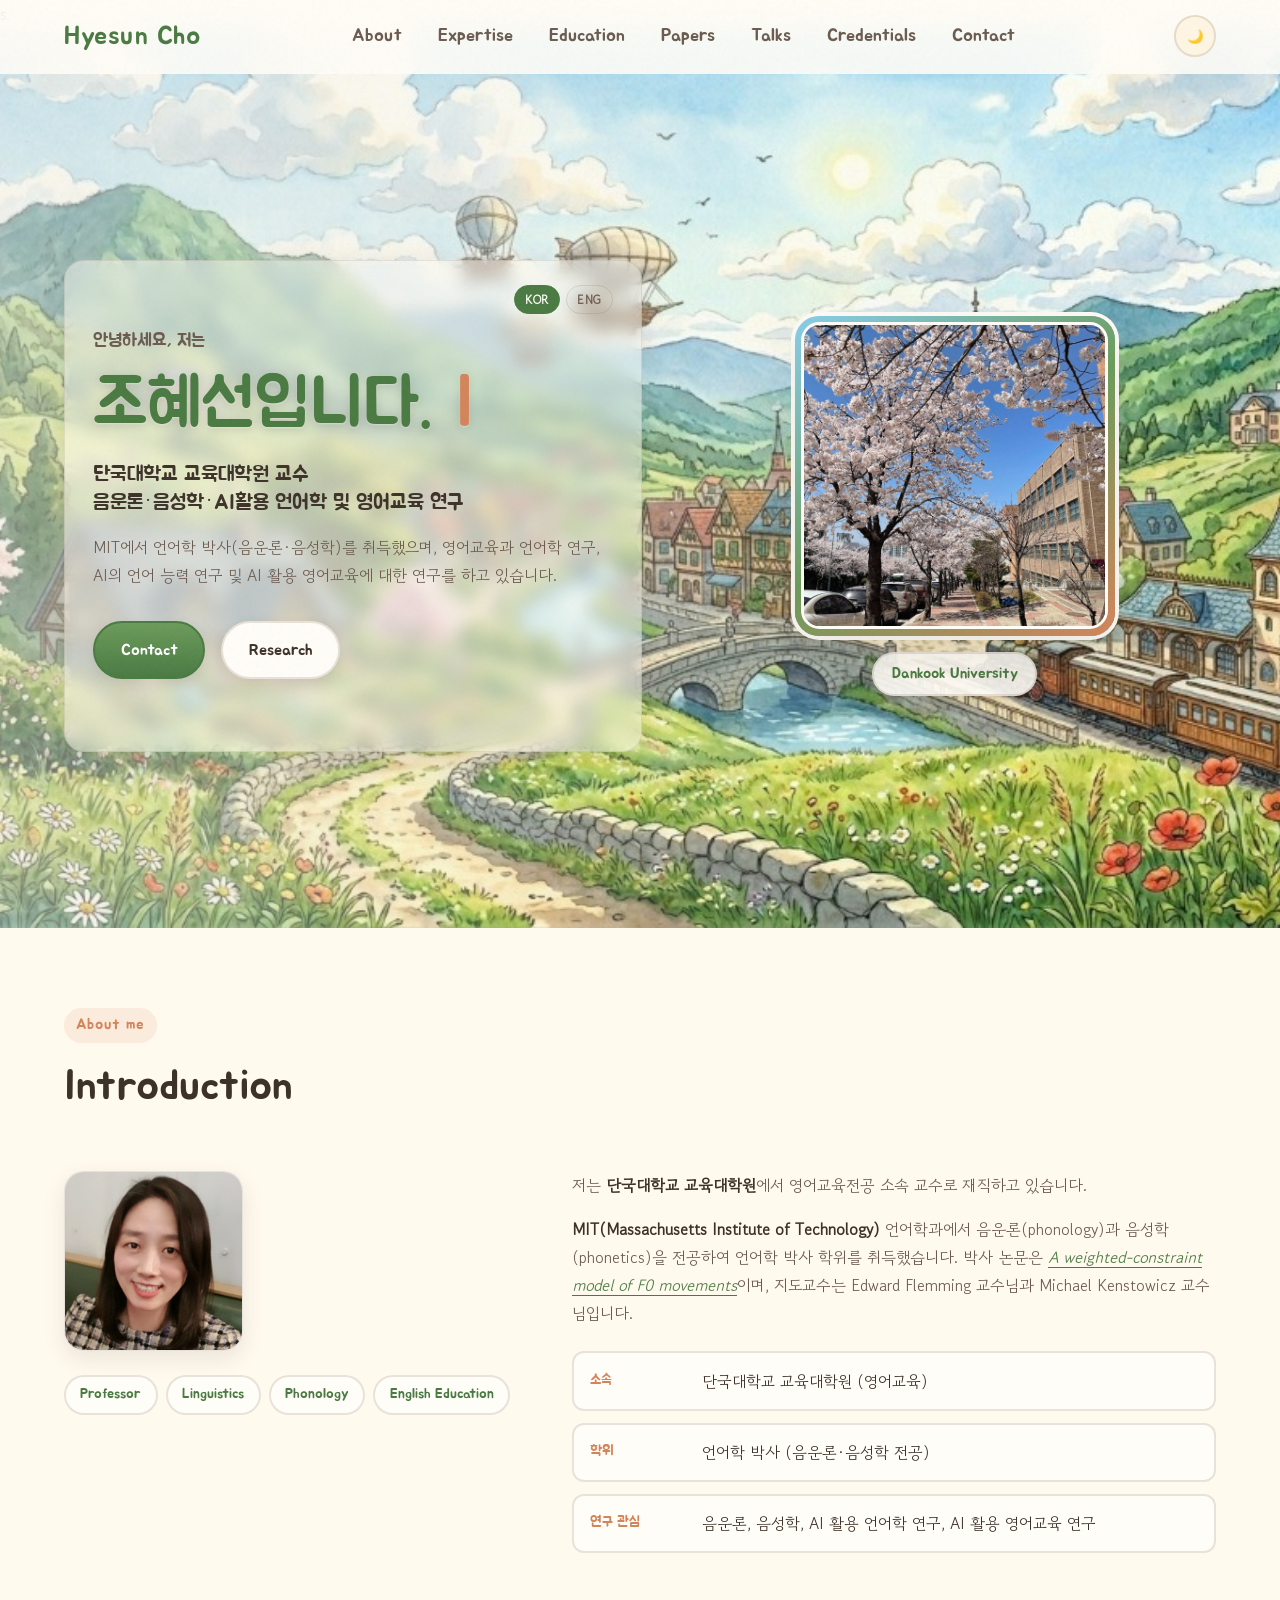
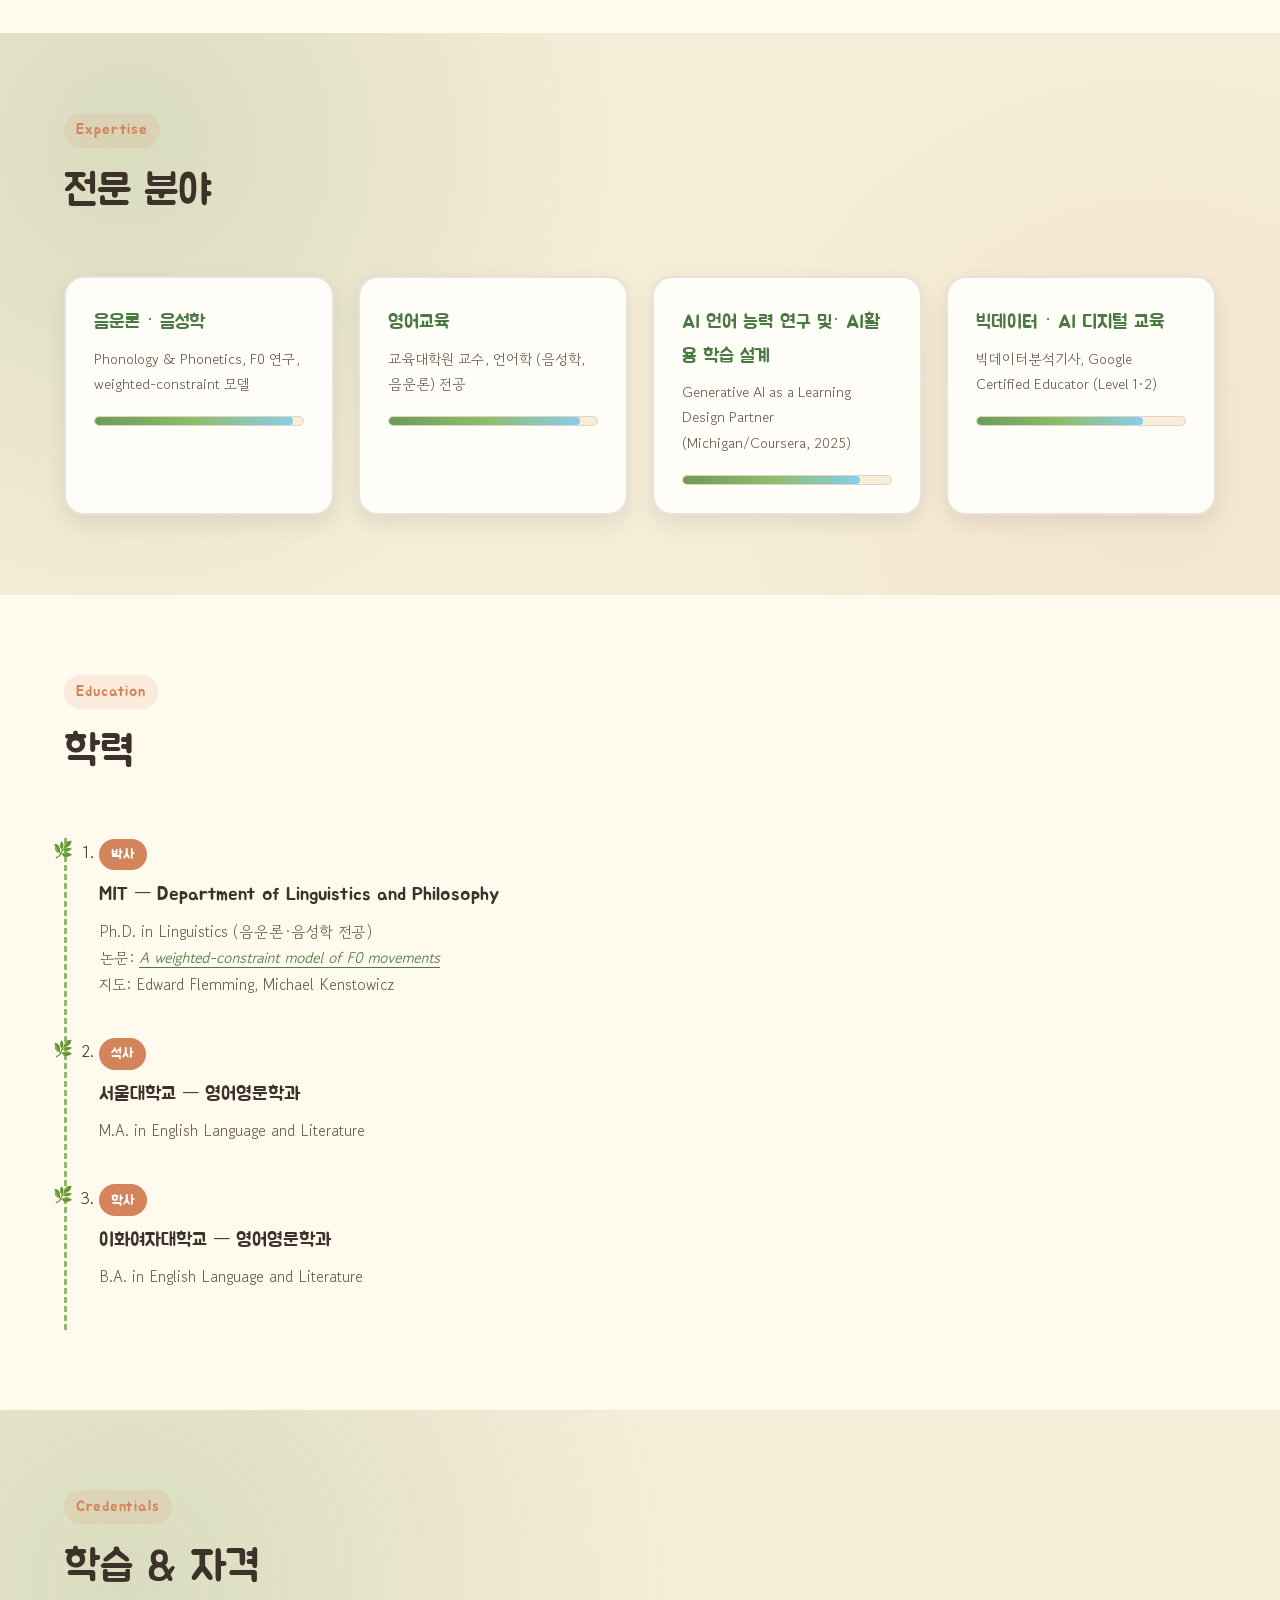
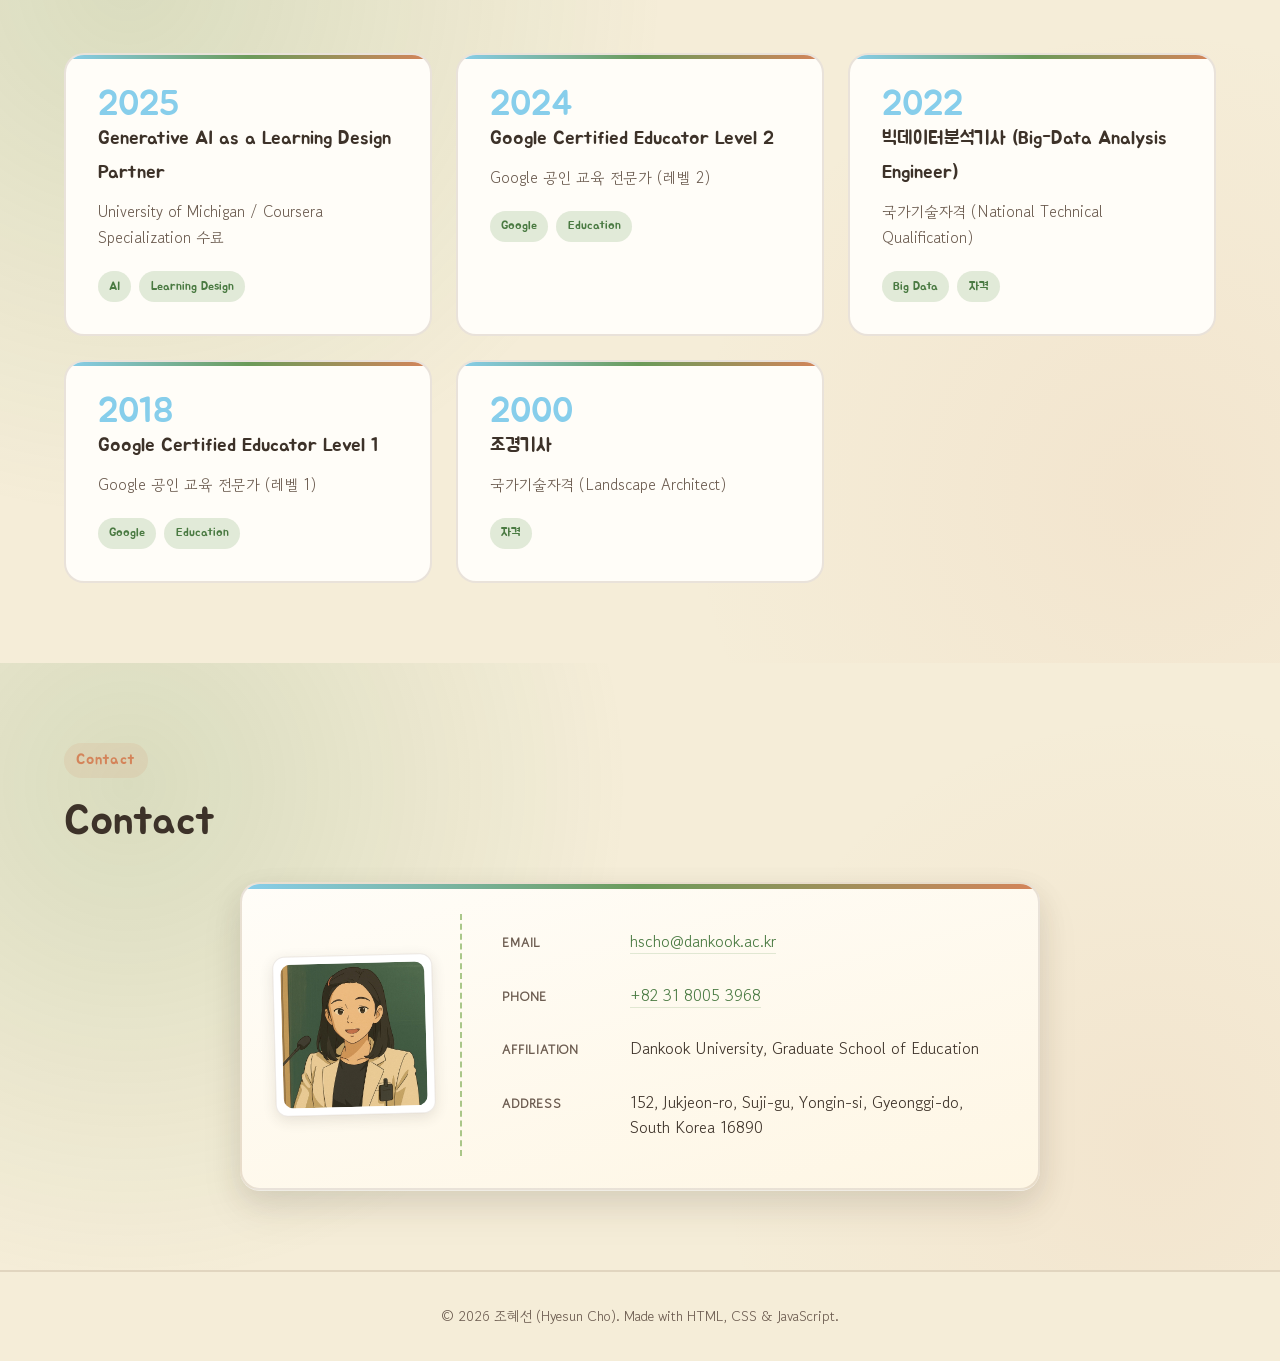
==== index.html @ 8ef563fb "Main site upload" ====
<!DOCTYPE html>
<html lang="ko">
<head>
  <meta charset="UTF-8" />
  <meta name="viewport" content="width=device-width, initial-scale=1.0" />
  <meta name="description" content="조혜선(Hyesun Cho) 교수 자기소개 — 단국대학교 교육대학원, 음운론·음성학" />
  <title>조혜선 (Hyesun Cho) | 자기소개</title>
  <link rel="preconnect" href="https://fonts.googleapis.com" />
  <link rel="preconnect" href="https://fonts.gstatic.com" crossorigin />
  <link href="https://fonts.googleapis.com/css2?family=Gowun+Dodum&family=Jua&display=swap" rel="stylesheet" />
  <link rel="stylesheet" href="style.css" />
</head>
<body>
  <a class="skip-link" href="#main">본문으로 건너뛰기</a>s

  <header class="site-header" id="top">
    <nav class="nav" aria-label="주요 메뉴">
      <a class="nav__logo" href="#top">Hyesun Cho</a>
      <button class="nav__toggle" id="menuToggle" aria-expanded="false" aria-controls="navMenu" aria-label="메뉴 열기">
        <span></span>
        <span></span>
        <span></span>
      </button>
      <ul class="nav__menu" id="navMenu">
        <li><a href="#about" class="nav__link">About</a></li>
        <li><a href="#skills" class="nav__link">Expertise</a></li>
        <li><a href="#experience" class="nav__link">Education</a></li>
        <li><a href="papers.html" class="nav__link">Papers</a></li>
        <li><a href="talks.html" class="nav__link">Talks</a></li>
        <li><a href="#projects" class="nav__link">Credentials</a></li>
        <li><a href="#contact" class="nav__link">Contact</a></li>
      </ul>
      <button class="theme-toggle" id="themeToggle" aria-label="다크 모드 전환">
        <span class="theme-toggle__icon" aria-hidden="true">🌙</span>
      </button>
    </nav>
  </header>

  <main id="main">
    <section class="hero" aria-labelledby="heroTitle">
      <div class="hero__backdrop" aria-hidden="true">
        <img class="hero__bg-image" src="hero-bg.png" alt="" />
        <div class="hero__overlay"></div>
      </div>

      <div class="hero__inner">
        <div class="hero__content reveal" id="heroContent" lang="ko">
        <div class="hero__lang" role="group" aria-label="언어 선택">
          <button type="button" class="hero__lang-btn is-active" data-lang="ko" aria-pressed="true">KOR</button>
          <button type="button" class="hero__lang-btn" data-lang="en" aria-pressed="false">ENG</button>
        </div>
        <p class="hero__greeting" id="heroGreeting">안녕하세요, 저는</p>
        <h1 class="hero__title" id="heroTitle">
          <span class="hero__name" id="typedName"></span>
          <span class="hero__cursor" aria-hidden="true">|</span>
        </h1>
        <p class="hero__subtitle">
          <span class="hero__subtitle-line" id="heroSubtitle1">단국대학교 교육대학원 교수</span>
          <span class="hero__subtitle-line" id="heroSubtitle2">음운론·음성학·AI활용 언어학 및 영어교육 연구</span>
        </p>
        <p class="hero__desc" id="heroDesc">
          MIT에서 언어학 박사(음운론·음성학)를 취득했으며,
          영어교육과 언어학 연구, AI의 언어 능력 연구 및 AI 활용 영어교육에 대한 연구를 하고 있습니다.
        </p>
        <div class="hero__actions">
          <a href="#contact" class="btn btn--primary"> Contact </a>
          <a href="papers.html" class="btn btn--ghost"> Research </a>
        </div>
        </div>

        <figure class="hero__portrait reveal">
          <div class="hero__portrait-glow" aria-hidden="true"></div>
          <div class="hero__portrait-frame">
            <img src="cherry.jpg" alt="조혜선(Hyesun Cho) 교수" width="320" height="320" loading="eager" />
          </div>
          <figcaption class="hero__portrait-caption"> Dankook University </figcaption>
        </figure>
      </div>
    </section>

    <section class="section" id="about" aria-labelledby="aboutTitle">
      <div class="container">
        <header class="section__header reveal">
          <span class="section__label">About me</span>
          <h2 class="section__title" id="aboutTitle"> Introduction </h2>
        </header>
        <div class="about reveal">
          <div class="about__visual">
            <figure class="about__avatar">
              <img src="profile_small.png" alt="조혜선(Hyesun Cho) 교수 프로필 사진" width="179" height="179" loading="lazy" />
            </figure>
            <ul class="about__tags">
              <li>Professor</li>
              <li>Linguistics</li>
              <li>Phonology</li>
              <li>English Education</li>
            </ul>
          </div>
          <div class="about__text">
            <p>
              저는 <strong>단국대학교 교육대학원</strong>에서 영어교육전공 소속 교수로 재직하고 있습니다.
            </p>
            <p>
              <strong>MIT(Massachusetts Institute of Technology)</strong> 언어학과에서
              음운론(phonology)과 음성학(phonetics)을 전공하여 언어학 박사 학위를 취득했습니다.
              박사 논문은 <a href="https://dspace.mit.edu/handle/1721.1/62312" target="_blank" rel="noopener noreferrer"><em>A weighted-constraint model of F0 movements</em></a>이며,
              지도교수는 Edward Flemming 교수님과 Michael Kenstowicz 교수님입니다.
            </p>
            <ul class="about__facts">
              <li>
                <span class="about__fact-label">소속</span>
                <span>단국대학교 교육대학원 (영어교육)</span>
              </li>
              <li>
                <span class="about__fact-label">학위</span>
                <span>언어학 박사 (음운론·음성학 전공)</span>
              </li>
              <li>
                <span class="about__fact-label">연구 관심</span>
                <span>음운론, 음성학, AI 활용 언어학 연구, AI 활용 영어교육 연구</span>
              </li>
            </ul>
          </div>
        </div>
      </div>
    </section>

    <section class="section section--alt" id="skills" aria-labelledby="skillsTitle">
      <div class="container">
        <header class="section__header reveal">
          <span class="section__label">Expertise</span>
          <h2 class="section__title" id="skillsTitle">전문 분야</h2>
        </header>
        <ul class="skills-grid reveal">
          <li class="skill-card">
            <h3>음운론 · 음성학</h3>
            <p>Phonology &amp; Phonetics, F0 연구, weighted-constraint 모델</p>
            <div class="skill-bar" data-level="95"><span></span></div>
          </li>
          <li class="skill-card">
            <h3>영어교육</h3>
            <p>교육대학원 교수, 언어학 (음성학, 음운론) 전공</p>
            <div class="skill-bar" data-level="92"><span></span></div>
          </li>
          <li class="skill-card">
            <h3> AI 언어 능력 연구 및· AI활용 학습 설계</h3>
            <p>Generative AI as a Learning Design Partner (Michigan/Coursera, 2025)</p>
            <div class="skill-bar" data-level="85"><span></span></div>
          </li>
          <li class="skill-card">
            <h3>빅데이터 · AI 디지털 교육</h3>
            <p>빅데이터분석기사, Google Certified Educator (Level 1·2)</p>
            <div class="skill-bar" data-level="80"><span></span></div>
          </li>
        </ul>
      </div>
    </section>

    <section class="section" id="experience" aria-labelledby="expTitle">
      <div class="container">
        <header class="section__header reveal">
          <span class="section__label">Education</span>
          <h2 class="section__title" id="expTitle">학력</h2>
        </header>
        <ol class="timeline reveal">
          <li class="timeline__item">
            <time datetime="mit-phd">박사</time>
            <h3>MIT — Department of Linguistics and Philosophy</h3>
            <p>
              Ph.D. in Linguistics (음운론·음성학 전공)<br />
              논문: <a href="https://dspace.mit.edu/handle/1721.1/62312" target="_blank" rel="noopener noreferrer"><em>A weighted-constraint model of F0 movements</em></a><br />
              지도: Edward Flemming, Michael Kenstowicz
            </p>
          </li>
          <li class="timeline__item">
            <time datetime="snu-ma">석사</time>
            <h3>서울대학교 — 영어영문학과</h3>
            <p>M.A. in English Language and Literature</p>
          </li>
          <li class="timeline__item">
            <time datetime="ewha-ba">학사</time>
            <h3>이화여자대학교 — 영어영문학과</h3>
            <p>B.A. in English Language and Literature</p>
          </li>
        </ol>
      </div>
    </section>

    <section class="section section--alt" id="projects" aria-labelledby="projectsTitle">
      <div class="container">
        <header class="section__header reveal">
          <span class="section__label">Credentials</span>
          <h2 class="section__title" id="projectsTitle">학습 &amp; 자격</h2>
        </header>
        <div class="projects reveal">
          <article class="project-card" tabindex="0">
            <span class="project-card__num">2025</span>
            <h3>Generative AI as a Learning Design Partner</h3>
            <p>University of Michigan / Coursera Specialization 수료</p>
            <ul class="project-card__tags">
              <li>AI</li>
              <li>Learning Design</li>
            </ul>
          </article>
          <article class="project-card" tabindex="0">
            <span class="project-card__num">2024</span>
            <h3>Google Certified Educator Level 2</h3>
            <p>Google 공인 교육 전문가 (레벨 2)</p>
            <ul class="project-card__tags">
              <li>Google</li>
              <li>Education</li>
            </ul>
          </article>
          <article class="project-card" tabindex="0">
            <span class="project-card__num">2022</span>
            <h3>빅데이터분석기사 (Big-Data Analysis Engineer)</h3>
            <p>국가기술자격 (National Technical Qualification)</p>
            <ul class="project-card__tags">
              <li>Big Data</li>
              <li>자격</li>
            </ul>
          </article>
          <article class="project-card" tabindex="0">
            <span class="project-card__num">2018</span>
            <h3>Google Certified Educator Level 1</h3>
            <p>Google 공인 교육 전문가 (레벨 1)</p>
            <ul class="project-card__tags">
              <li>Google</li>
              <li>Education</li>
            </ul>
          </article>
          <article class="project-card" tabindex="0">
            <span class="project-card__num">2000</span>
            <h3>조경기사</h3>
            <p>국가기술자격 (Landscape Architect)</p>
            <ul class="project-card__tags">
              <li>자격</li>
            </ul>
          </article>
        </div>
      </div>
    </section>

    <section class="section section--alt" id="contact" aria-labelledby="contactTitle">
      <div class="container">
        <header class="section__header reveal">
          <span class="section__label">Contact</span>
          <h2 class="section__title" id="contactTitle">Contact</h2>
        </header>
        <div class="contact-panel reveal">
          <div class="contact-panel__inner">
            <figure class="contact-panel__photo">
              <img src="profile.png" alt="조혜선(Hyesun Cho) 교수" width="160" height="160" loading="lazy" />
            </figure>
            <dl class="contact-list">
              <div class="contact-list__row">
                <dt>Email</dt>
                <dd><a href="mailto:hscho@dankook.ac.kr">hscho@dankook.ac.kr</a></dd>
              </div>
              <div class="contact-list__row">
                <dt>Phone</dt>
                <dd><a href="tel:+823180053968">+82 31 8005 3968</a></dd>
              </div>
              <div class="contact-list__row">
                <dt>Affiliation</dt>
                <dd>Dankook University, Graduate School of Education</dd>
              </div>
              <div class="contact-list__row">
                <dt>Address</dt>
                <dd>152, Jukjeon-ro, Suji-gu, Yongin-si, Gyeonggi-do, South Korea 16890</dd>
              </div>
            </dl>
          </div>
        </div>
      </div>
    </section>
  </main>

  <footer class="site-footer">
    <p>&copy; <span id="year"></span> 조혜선 (Hyesun Cho). Made with HTML, CSS &amp; JavaScript.</p>
    <a href="#top" class="back-to-top" id="backToTop" aria-label="맨 위로">↑</a>
  </footer>

  <script src="script.js"></script>
</body>
</html>
---- style.css ----
/* ===== Ghibli-inspired design tokens ===== */
:root {
  --font-sans: "Gowun Dodum", "Apple SD Gothic Neo", "Malgun Gothic", sans-serif;
  --font-display: "Jua", "Gowun Dodum", sans-serif;

  --color-sky-top: #4DB8E8;
  --color-sky-mid: #87CEEB;
  --color-sky-bottom: #C8EBFA;
  --color-grass: #6b9b5a;
  --color-grass-dark: #4a7a42;
  --color-hill: #8fbc6b;
  --color-bg: #fff9ee;
  --color-bg-alt: #f5edd8;
  --color-surface: #fffdf8;
  --color-surface-warm: #fef6e4;
  --color-text: #3d3229;
  --color-text-muted: #6b5b4f;
  --color-accent: #5a8f4a;
  --color-accent-warm: #d4845a;
  --color-accent-soft: rgba(90, 143, 74, 0.18);
  --color-accent-hover: #4a7a3e;
  --color-border: rgba(109, 76, 46, 0.15);
  --color-shadow: rgba(61, 50, 41, 0.1);
  --color-cloud: rgba(255, 255, 255, 0.92);

  --header-height: 4.5rem;
  --radius: 1.25rem;
  --radius-sm: 0.75rem;
  --radius-pill: 999px;
  --transition: 0.3s cubic-bezier(0.4, 0, 0.2, 1);
  --max-width: 72rem;
}

[data-theme="dark"] {
  --color-sky-top: #1a2d42;
  --color-sky-mid: #243b55;
  --color-sky-bottom: #2d4a63;
  --color-grass: #3d5c3a;
  --color-grass-dark: #2a4228;
  --color-hill: #4a6b48;
  --color-bg: #1e2a35;
  --color-bg-alt: #243240;
  --color-surface: #2a3844;
  --color-surface-warm: #2f3d4a;
  --color-text: #f0ebe3;
  --color-text-muted: #b8aea3;
  --color-accent: #8fbc6b;
  --color-accent-warm: #e8a87c;
  --color-accent-soft: rgba(143, 188, 107, 0.2);
  --color-accent-hover: #a8d484;
  --color-border: rgba(240, 235, 227, 0.12);
  --color-shadow: rgba(0, 0, 0, 0.35);
  --color-cloud: rgba(255, 255, 255, 0.08);
}

/* ===== Reset & base ===== */
*,
*::before,
*::after {
  box-sizing: border-box;
  margin: 0;
  padding: 0;
}

html {
  scroll-behavior: smooth;
}

body {
  font-family: var(--font-sans);
  font-size: 1rem;
  line-height: 1.75;
  color: var(--color-text);
  background: var(--color-bg);
  transition: background var(--transition), color var(--transition);
  overflow-x: hidden;
}

body::before {
  content: "";
  position: fixed;
  inset: 0;
  pointer-events: none;
  z-index: 9998;
  opacity: 0.04;
  background-image: url("data:image/svg+xml,%3Csvg viewBox='0 0 256 256' xmlns='http://www.w3.org/2000/svg'%3E%3Cfilter id='n'%3E%3CfeTurbulence type='fractalNoise' baseFrequency='0.9' numOctaves='4' stitchTiles='stitch'/%3E%3C/filter%3E%3Crect width='100%25' height='100%25' filter='url(%23n)'/%3E%3C/svg%3E");
}

img {
  max-width: 100%;
  display: block;
}

a {
  color: var(--color-accent);
  text-decoration: none;
}

a:hover {
  color: var(--color-accent-hover);
}

ul {
  list-style: none;
}

/* ===== Utilities ===== */
.container {
  width: min(100% - 2rem, var(--max-width));
  margin-inline: auto;
}

.skip-link {
  position: absolute;
  top: -100%;
  left: 1rem;
  z-index: 9999;
  padding: 0.5rem 1rem;
  background: var(--color-accent);
  color: #fff;
  border-radius: var(--radius-sm);
  font-family: var(--font-display);
}

.skip-link:focus {
  top: 1rem;
}

.reveal {
  opacity: 0;
  transform: translateY(1.5rem);
  transition: opacity 0.7s ease, transform 0.7s ease;
}

.reveal.is-visible {
  opacity: 1;
  transform: translateY(0);
}

/* ===== Header & nav ===== */
.site-header {
  position: fixed;
  inset: 0 0 auto;
  z-index: 100;
  min-height: var(--header-height);
  background: color-mix(in srgb, var(--color-surface) 88%, transparent);
  backdrop-filter: blur(14px);
  border-bottom: 2px solid transparent;
  transition: border-color var(--transition), box-shadow var(--transition);
}

.site-header.is-scrolled {
  border-color: var(--color-border);
  box-shadow: 0 4px 20px var(--color-shadow);
}

.nav {
  display: flex;
  align-items: center;
  justify-content: space-between;
  min-height: var(--header-height);
  padding: 0.65rem 0;
  width: min(100% - 2rem, var(--max-width));
  margin-inline: auto;
  gap: 1rem;
}

.nav__logo {
  font-family: var(--font-display);
  font-size: clamp(1.25rem, 2.8vw, 1.65rem);
  font-weight: 400;
  color: var(--color-grass-dark);
  letter-spacing: 0.02em;
  white-space: nowrap;
  flex-shrink: 0;
}

[data-theme="dark"] .nav__logo {
  color: var(--color-accent);
}

.nav__menu {
  display: flex;
  flex-wrap: wrap;
  justify-content: flex-end;
  gap: 0.4rem 0.25rem;
}

.nav__link {
  padding: 0.55rem 1rem;
  font-family: var(--font-display);
  font-size: clamp(1rem, 1.5vw, 1.15rem);
  font-weight: 400;
  color: var(--color-text-muted);
  border-radius: var(--radius-pill);
  transition: color var(--transition), background var(--transition), transform 0.15s ease;
}

.nav__link:hover,
.nav__link.is-active {
  color: var(--color-grass-dark);
  background: var(--color-accent-soft);
}

[data-theme="dark"] .nav__link:hover,
[data-theme="dark"] .nav__link.is-active {
  color: var(--color-accent);
}

.nav__toggle {
  display: none;
  flex-direction: column;
  gap: 5px;
  padding: 0.5rem;
  background: var(--color-surface-warm);
  border: 2px solid var(--color-border);
  border-radius: var(--radius-sm);
  cursor: pointer;
}

.nav__toggle span {
  display: block;
  width: 22px;
  height: 2px;
  background: var(--color-text);
  border-radius: 2px;
  transition: transform var(--transition), opacity var(--transition);
}

.nav__toggle.is-open span:nth-child(1) {
  transform: translateY(7px) rotate(45deg);
}

.nav__toggle.is-open span:nth-child(2) {
  opacity: 0;
}

.nav__toggle.is-open span:nth-child(3) {
  transform: translateY(-7px) rotate(-45deg);
}

.theme-toggle {
  display: flex;
  align-items: center;
  justify-content: center;
  width: 2.6rem;
  height: 2.6rem;
  margin-left: 0.5rem;
  border: 2px solid var(--color-border);
  border-radius: 50%;
  background: var(--color-surface-warm);
  cursor: pointer;
  transition: transform var(--transition), background var(--transition);
}

.theme-toggle:hover {
  transform: scale(1.08) rotate(-8deg);
}

/* ===== Buttons ===== */
.btn {
  display: inline-flex;
  align-items: center;
  justify-content: center;
  padding: 0.8rem 1.6rem;
  font-family: var(--font-display);
  font-size: 1rem;
  font-weight: 400;
  border-radius: var(--radius-pill);
  border: 2px solid transparent;
  cursor: pointer;
  transition: background var(--transition), color var(--transition), border-color var(--transition), transform 0.15s ease, box-shadow var(--transition);
  box-shadow: 0 4px 12px var(--color-shadow);
}

.btn:active {
  transform: scale(0.97);
}

.btn--primary {
  background: linear-gradient(180deg, var(--color-grass) 0%, var(--color-grass-dark) 100%);
  color: #fff;
  border-color: var(--color-grass-dark);
}

.btn--primary:hover {
  background: linear-gradient(180deg, var(--color-hill) 0%, var(--color-grass) 100%);
  color: #fff;
  box-shadow: 0 6px 18px var(--color-shadow);
}

.btn--ghost {
  border-color: var(--color-border);
  color: var(--color-text);
  background: var(--color-surface);
}

.btn--ghost:hover {
  border-color: var(--color-accent-warm);
  color: var(--color-accent-warm);
  background: var(--color-surface-warm);
}

.btn--full {
  width: 100%;
}

/* ===== Hero — Ghibli countryside ===== */
.hero {
  position: relative;
  min-height: 100vh;
  display: flex;
  align-items: center;
  padding: calc(var(--header-height) + 3rem) 1rem 4rem;
  overflow: hidden;
}

.hero__backdrop {
  position: absolute;
  inset: 0;
  z-index: 0;
  pointer-events: none;
}

.hero__bg-image {
  width: 100%;
  height: 100%;
  object-fit: cover;
  object-position: center 40%;
}

.hero__overlay {
  position: absolute;
  inset: 0;
  background: linear-gradient(
    105deg,
    rgba(245, 240, 230, 0.55) 0%,
    rgba(245, 240, 230, 0.38) 32%,
    rgba(245, 240, 230, 0.18) 50%,
    rgba(245, 240, 230, 0.06) 70%,
    transparent 100%
  );
}

[data-theme="dark"] .hero__overlay {
  background: linear-gradient(
    105deg,
    rgba(30, 42, 53, 0.65) 0%,
    rgba(30, 42, 53, 0.45) 32%,
    rgba(30, 42, 53, 0.22) 50%,
    rgba(30, 42, 53, 0.08) 70%,
    transparent 100%
  );
}

.hero__inner {
  position: relative;
  z-index: 4;
  display: grid;
  grid-template-columns: 1.05fr 0.95fr;
  gap: clamp(1.5rem, 4vw, 3.5rem);
  align-items: center;
  width: min(100% - 2rem, var(--max-width));
  margin-inline: auto;
}

.hero__content {
  position: relative;
  min-width: 0;
  padding: 1.5rem 1.75rem;
  border-radius: var(--radius);
  background: rgba(255, 252, 245, 0.45);
  border: 1px solid rgba(109, 76, 46, 0.12);
  box-shadow: 0 8px 28px rgba(61, 50, 41, 0.12);
  backdrop-filter: blur(8px);
}

.hero__portrait {
  margin: 0;
  display: flex;
  flex-direction: column;
  align-items: center;
  position: relative;
}

.hero__portrait-glow {
  position: absolute;
  inset: 5% 0 auto;
  width: 100%;
  aspect-ratio: 1;
  max-width: 20rem;
  margin-inline: auto;
  background: radial-gradient(circle, rgba(255, 230, 150, 0.35) 0%, transparent 70%);
  border-radius: 50%;
  animation: portrait-glow 5s ease-in-out infinite;
}

@keyframes portrait-glow {
  0%, 100% { transform: scale(1); opacity: 0.8; }
  50% { transform: scale(1.08); opacity: 1; }
}

.hero__portrait-frame {
  position: relative;
  width: min(100%, 20rem);
  aspect-ratio: 1;
  padding: 0.4rem;
  border-radius: 1.5rem;
  background: linear-gradient(145deg, var(--color-sky-mid), var(--color-grass), var(--color-accent-warm));
  box-shadow:
    0 20px 48px var(--color-shadow),
    0 0 0 4px var(--color-surface);
  animation: portrait-float 5s ease-in-out infinite;
  overflow: hidden;
}

@keyframes portrait-float {
  0%, 100% { transform: translateY(0); }
  50% { transform: translateY(-10px); }
}

.hero__portrait-frame img {
  display: block;
  width: 100%;
  height: 100%;
  object-fit: cover;
  object-position: center 12%;
  border-radius: 1.15rem;
  border: 3px solid var(--color-surface);
}

.hero__portrait-caption {
  margin-top: 1rem;
  padding: 0.45rem 1.1rem;
  font-family: var(--font-display);
  font-size: 0.95rem;
  color: var(--color-grass-dark);
  background: color-mix(in srgb, var(--color-surface) 90%, transparent);
  border: 2px solid var(--color-border);
  border-radius: var(--radius-pill);
  box-shadow: 0 4px 16px var(--color-shadow);
}

[data-theme="dark"] .hero__portrait-caption {
  color: var(--color-accent);
}

[data-theme="dark"] .hero__bg-image {
  filter: brightness(0.65) saturate(0.9);
}

[data-theme="dark"] .hero__content {
  background: rgba(42, 56, 68, 0.55);
  border-color: rgba(240, 235, 227, 0.1);
}

.hero__lang {
  display: flex;
  justify-content: flex-end;
  gap: 0.35rem;
  margin-bottom: 0.75rem;
}

.hero__lang-btn {
  padding: 0.3rem 0.65rem;
  font-family: var(--font-body);
  font-size: 0.75rem;
  font-weight: 600;
  letter-spacing: 0.04em;
  color: var(--color-text-muted);
  background: transparent;
  border: 1px solid var(--color-border);
  border-radius: var(--radius-pill);
  cursor: pointer;
  transition: color var(--transition), background var(--transition), border-color var(--transition);
}

.hero__lang-btn:hover {
  color: var(--color-grass-dark);
  border-color: var(--color-hill);
}

.hero__lang-btn.is-active {
  color: var(--color-surface);
  background: var(--color-grass-dark);
  border-color: var(--color-grass-dark);
}

[data-theme="dark"] .hero__lang-btn.is-active {
  color: var(--color-bg);
  background: var(--color-accent);
  border-color: var(--color-accent);
}

.hero__greeting {
  font-family: var(--font-display);
  font-size: 1.1rem;
  color: var(--color-text-muted);
  margin-bottom: 0.5rem;
}

.hero__title {
  font-family: var(--font-display);
  font-size: clamp(2.6rem, 6.5vw, 4.2rem);
  font-weight: 400;
  line-height: 1.2;
  margin-bottom: 1rem;
  color: var(--color-text);
  text-shadow: 0 1px 2px rgba(255, 255, 255, 0.4), 0 2px 8px rgba(61, 50, 41, 0.15);
}

[data-theme="dark"] .hero__title {
  text-shadow: 0 2px 8px rgba(0, 0, 0, 0.35);
}

.hero__name {
  color: var(--color-grass-dark);
  font-style: normal;
}

[data-theme="dark"] .hero__name {
  color: var(--color-accent);
}

.hero__cursor {
  color: var(--color-accent-warm);
  animation: blink 1s step-end infinite;
}

@keyframes blink {
  50% { opacity: 0; }
}

.hero__subtitle {
  font-family: var(--font-display);
  font-size: clamp(1.05rem, 2.5vw, 1.3rem);
  font-weight: 400;
  margin-bottom: 1rem;
  color: var(--color-text);
  line-height: 1.35;
}

.hero__subtitle-line {
  display: block;
}

.hero__desc {
  max-width: 36rem;
  color: var(--color-text-muted);
  margin-bottom: 2rem;
}

.hero__actions {
  display: flex;
  flex-wrap: wrap;
  gap: 1rem;
  margin-bottom: 3rem;
}

/* ===== Sections ===== */
.section {
  padding: 5rem 0;
  position: relative;
}

.section--alt {
  background: var(--color-bg-alt);
  background-image:
    radial-gradient(circle at 10% 20%, var(--color-accent-soft) 0%, transparent 40%),
    radial-gradient(circle at 90% 80%, rgba(212, 132, 90, 0.08) 0%, transparent 35%);
}

.section__header {
  margin-bottom: 3rem;
}

.section__label {
  display: inline-block;
  font-family: var(--font-display);
  font-size: 0.95rem;
  letter-spacing: 0.06em;
  color: var(--color-accent-warm);
  margin-bottom: 0.5rem;
  padding: 0.25rem 0.75rem;
  background: color-mix(in srgb, var(--color-accent-warm) 12%, transparent);
  border-radius: var(--radius-pill);
}

.section__title {
  font-family: var(--font-display);
  font-size: clamp(1.85rem, 4vw, 2.6rem);
  font-weight: 400;
  color: var(--color-text);
}

.section__lead {
  margin-top: 0.75rem;
  color: var(--color-text-muted);
}

/* ===== About ===== */
.about {
  display: grid;
  grid-template-columns: 1fr 1.4fr;
  gap: 3rem;
  align-items: start;
}

.about__avatar {
  width: 11.2rem;
  height: 11.2rem;
  margin: 0 0 1.5rem;
  padding: 0;
  border-radius: var(--radius);
  background: var(--color-surface);
  border: 1px solid var(--color-border);
  box-shadow: 0 8px 22px var(--color-shadow);
  overflow: hidden;
  line-height: 0;
}

.about__avatar img {
  display: block;
  width: 100%;
  height: 100%;
  object-fit: cover;
  object-position: center 20%;
  border-radius: 0;
  border: none;
}

.about__tags {
  display: flex;
  flex-wrap: wrap;
  gap: 0.5rem;
}

.about__tags li {
  padding: 0.4rem 0.9rem;
  font-size: 0.85rem;
  font-family: var(--font-display);
  background: var(--color-surface);
  border: 2px solid var(--color-border);
  border-radius: var(--radius-pill);
  color: var(--color-grass-dark);
}

[data-theme="dark"] .about__tags li {
  color: var(--color-accent);
}

.about__text p {
  margin-bottom: 1rem;
  color: var(--color-text-muted);
}

.about__text strong {
  color: var(--color-text);
}

.about__text a,
.timeline__item a {
  color: var(--color-grass-dark);
  text-decoration: underline;
  text-underline-offset: 3px;
}

.about__text a:hover,
.timeline__item a:hover {
  color: var(--color-accent-warm);
}

.about__text a em,
.timeline__item a em {
  font-style: italic;
}

.about__facts {
  margin-top: 1.5rem;
  display: grid;
  gap: 0.75rem;
}

.about__facts li {
  display: grid;
  grid-template-columns: 6rem 1fr;
  gap: 1rem;
  padding: 0.85rem 1rem;
  background: var(--color-surface);
  border: 2px solid var(--color-border);
  border-radius: var(--radius-sm);
}

.about__fact-label {
  font-family: var(--font-display);
  font-size: 0.9rem;
  color: var(--color-accent-warm);
}

/* ===== Skills ===== */
.skills-grid {
  display: grid;
  grid-template-columns: repeat(auto-fit, minmax(260px, 1fr));
  gap: 1.5rem;
}

.skill-card {
  padding: 1.75rem;
  background: var(--color-surface);
  border: 2px solid var(--color-border);
  border-radius: var(--radius);
  box-shadow: 0 8px 20px var(--color-shadow);
  transition: transform var(--transition), box-shadow var(--transition);
}

.skill-card:hover {
  transform: translateY(-6px) rotate(-0.5deg);
  box-shadow: 0 14px 32px var(--color-shadow);
}

.skill-card h3 {
  font-family: var(--font-display);
  font-size: 1.2rem;
  font-weight: 400;
  margin-bottom: 0.35rem;
  color: var(--color-grass-dark);
}

[data-theme="dark"] .skill-card h3 {
  color: var(--color-accent);
}

.skill-card p {
  font-size: 0.9rem;
  color: var(--color-text-muted);
  margin-bottom: 1.25rem;
}

.skill-bar {
  height: 10px;
  background: var(--color-bg-alt);
  border-radius: var(--radius-pill);
  overflow: hidden;
  border: 1px solid var(--color-border);
}

.skill-bar span {
  display: block;
  height: 100%;
  width: 0;
  background: linear-gradient(90deg, var(--color-grass), var(--color-hill), var(--color-sky-mid));
  border-radius: var(--radius-pill);
  transition: width 1.2s cubic-bezier(0.4, 0, 0.2, 1) 0.2s;
}

.skill-bar.is-animated span {
  width: var(--level, 0%);
}

/* ===== Timeline ===== */
.timeline {
  position: relative;
  padding-left: 2rem;
  border-left: 3px dashed var(--color-hill);
}

.timeline__item {
  position: relative;
  padding-bottom: 2.5rem;
}

.timeline__item::before {
  content: "🌿";
  position: absolute;
  left: calc(-2rem - 0.85rem);
  top: 0.1rem;
  font-size: 1rem;
  line-height: 1;
  filter: grayscale(0.2);
}

.timeline__item time {
  display: inline-block;
  font-family: var(--font-display);
  font-size: 0.9rem;
  color: #fff;
  background: var(--color-accent-warm);
  padding: 0.2rem 0.75rem;
  border-radius: var(--radius-pill);
  margin-bottom: 0.5rem;
}

.timeline__item h3 {
  font-family: var(--font-display);
  font-size: 1.2rem;
  font-weight: 400;
  margin-bottom: 0.35rem;
}

.timeline__item p {
  color: var(--color-text-muted);
  font-size: 0.95rem;
}

/* ===== Projects / Credentials ===== */
.projects {
  display: grid;
  grid-template-columns: repeat(auto-fit, minmax(280px, 1fr));
  gap: 1.5rem;
}

.project-card {
  padding: 2rem;
  background: var(--color-surface);
  border: 2px solid var(--color-border);
  border-radius: var(--radius);
  transition: transform var(--transition), border-color var(--transition), box-shadow var(--transition);
  cursor: default;
  position: relative;
  overflow: hidden;
}

.project-card::before {
  content: "";
  position: absolute;
  top: 0;
  left: 0;
  right: 0;
  height: 4px;
  background: linear-gradient(90deg, var(--color-sky-mid), var(--color-grass), var(--color-accent-warm));
}

.project-card:hover,
.project-card:focus-visible {
  outline: none;
  transform: translateY(-8px) rotate(0.5deg);
  border-color: var(--color-hill);
  box-shadow: 0 16px 36px var(--color-shadow);
}

.project-card__num {
  font-family: var(--font-display);
  font-size: 2.2rem;
  font-weight: 400;
  color: var(--color-sky-mid);
  line-height: 1;
  margin-bottom: 0.75rem;
}

[data-theme="dark"] .project-card__num {
  color: var(--color-accent);
}

.project-card h3 {
  font-family: var(--font-display);
  font-size: 1.2rem;
  font-weight: 400;
  margin-bottom: 0.5rem;
}

.project-card p {
  font-size: 0.95rem;
  color: var(--color-text-muted);
  margin-bottom: 1.25rem;
}

.project-card__tags {
  display: flex;
  flex-wrap: wrap;
  gap: 0.5rem;
}

.project-card__tags li {
  font-size: 0.78rem;
  font-family: var(--font-display);
  padding: 0.3rem 0.7rem;
  background: var(--color-accent-soft);
  color: var(--color-grass-dark);
  border-radius: var(--radius-pill);
}

[data-theme="dark"] .project-card__tags li {
  color: var(--color-accent);
}

/* ===== Contact ===== */
#contact .section__header {
  margin-bottom: 1.5rem;
}

.contact-panel {
  position: relative;
  max-width: 50rem;
  margin-inline: auto;
  padding: 0;
  overflow: hidden;
  background: linear-gradient(165deg, var(--color-surface) 0%, var(--color-surface-warm) 100%);
  border: 2px solid var(--color-border);
  border-radius: var(--radius);
  box-shadow:
    0 1px 0 color-mix(in srgb, #fff 60%, transparent),
    0 10px 28px var(--color-shadow),
    0 20px 44px rgba(61, 50, 41, 0.08);
  transition: transform var(--transition), box-shadow var(--transition), border-color var(--transition);
}

.contact-panel::before {
  content: "";
  position: absolute;
  top: 0;
  left: 0;
  right: 0;
  height: 5px;
  background: linear-gradient(90deg, var(--color-sky-mid), var(--color-grass), var(--color-accent-warm));
}

.contact-panel:hover {
  transform: translateY(-6px);
  border-color: color-mix(in srgb, var(--color-hill) 55%, var(--color-border));
  box-shadow:
    0 1px 0 color-mix(in srgb, #fff 60%, transparent),
    0 16px 36px var(--color-shadow),
    0 28px 52px rgba(61, 50, 41, 0.12);
}

[data-theme="dark"] .contact-panel {
  box-shadow:
    0 1px 0 rgba(255, 255, 255, 0.06),
    0 12px 32px rgba(0, 0, 0, 0.35);
}

[data-theme="dark"] .contact-panel:hover {
  box-shadow:
    0 1px 0 rgba(255, 255, 255, 0.08),
    0 18px 40px rgba(0, 0, 0, 0.45);
}

.contact-panel__inner {
  display: flex;
  gap: 1.65rem;
  align-items: center;
  padding: 1.85rem 2rem 2rem;
}

.contact-panel__photo {
  flex: 0 0 auto;
  width: 10rem;
  margin: 0;
  padding: 0.45rem;
  border-radius: var(--radius-sm);
  background: #fff;
  border: 1px solid color-mix(in srgb, var(--color-border) 80%, transparent);
  box-shadow:
    0 4px 14px rgba(61, 50, 41, 0.12),
    inset 0 0 0 1px rgba(255, 255, 255, 0.6);
  line-height: 0;
  transform: rotate(-1.5deg);
  transition: transform var(--transition);
}

.contact-panel:hover .contact-panel__photo {
  transform: rotate(0deg);
}

[data-theme="dark"] .contact-panel__photo {
  background: color-mix(in srgb, var(--color-surface-warm) 90%, #fff);
}

.contact-panel__photo img {
  display: block;
  width: 100%;
  height: auto;
  border-radius: calc(var(--radius-sm) - 2px);
  object-fit: contain;
  object-position: center;
}

.contact-list {
  flex: 1;
  min-width: 0;
  margin: 0;
  padding: 0.25rem 0 0.25rem 1.65rem;
  border-left: 2px dashed color-mix(in srgb, var(--color-hill) 70%, var(--color-border));
}

.contact-list__row {
  display: grid;
  grid-template-columns: 6.5rem 1fr;
  gap: 1rem 1.5rem;
  align-items: baseline;
  padding: 0.7rem 0.85rem;
  margin-bottom: 0.35rem;
  border-radius: var(--radius-sm);
  border-bottom: none;
  transition: background var(--transition);
}

.contact-list__row:hover {
  background: color-mix(in srgb, var(--color-accent-soft) 55%, transparent);
}

.contact-list__row:last-child {
  margin-bottom: 0;
}

.contact-list dt {
  margin: 0;
  font-size: 0.8rem;
  font-weight: 600;
  letter-spacing: 0.06em;
  text-transform: uppercase;
  color: var(--color-text-muted);
}

.contact-list dd {
  margin: 0;
  font-size: 1rem;
  line-height: 1.6;
  color: var(--color-text);
}

.contact-list a {
  color: var(--color-grass-dark);
  text-decoration: none;
  border-bottom: 1px solid var(--color-accent-soft);
  transition: color var(--transition), border-color var(--transition);
}

.contact-list a:hover {
  color: var(--color-accent-warm);
  border-bottom-color: var(--color-accent-warm);
}

[data-theme="dark"] .contact-list a {
  color: var(--color-accent);
}

[data-theme="dark"] .contact-list a:hover {
  color: var(--color-accent-hover);
}

.contact {
  display: grid;
  grid-template-columns: 1fr 1.2fr;
  gap: 3rem;
  align-items: start;
}

.contact__links {
  display: flex;
  flex-direction: column;
  gap: 1rem;
}

.contact__link {
  display: flex;
  align-items: center;
  gap: 1rem;
  padding: 1rem 1.25rem;
  background: var(--color-surface);
  border: 2px solid var(--color-border);
  border-radius: var(--radius);
  color: var(--color-text);
  font-weight: 400;
  transition: border-color var(--transition), transform var(--transition), background var(--transition);
}

.contact__link:hover {
  border-color: var(--color-grass);
  transform: translateX(6px);
  color: var(--color-grass-dark);
  background: var(--color-surface-warm);
}

.contact__icon {
  width: 2.75rem;
  height: 2.75rem;
  display: flex;
  align-items: center;
  justify-content: center;
  background: linear-gradient(135deg, var(--color-sky-mid), var(--color-hill));
  color: #fff;
  border-radius: 50%;
  font-size: 1rem;
  font-family: var(--font-display);
}

.contact__form {
  padding: 2rem;
  background: var(--color-surface);
  border: 2px solid var(--color-border);
  border-radius: var(--radius);
  box-shadow: 0 12px 28px var(--color-shadow);
}

.form-group {
  margin-bottom: 1.25rem;
}

.form-group label {
  display: block;
  font-family: var(--font-display);
  font-size: 0.95rem;
  margin-bottom: 0.4rem;
  color: var(--color-text);
}

.form-group input,
.form-group textarea {
  width: 100%;
  padding: 0.8rem 1rem;
  font-family: var(--font-sans);
  font-size: 1rem;
  color: var(--color-text);
  background: var(--color-bg);
  border: 2px solid var(--color-border);
  border-radius: var(--radius-sm);
  transition: border-color var(--transition), box-shadow var(--transition);
}

.form-group input:focus,
.form-group textarea:focus {
  outline: none;
  border-color: var(--color-grass);
  box-shadow: 0 0 0 4px var(--color-accent-soft);
}

.form-group input.is-invalid,
.form-group textarea.is-invalid {
  border-color: #c45c4a;
}

.form-error {
  display: block;
  min-height: 1.25rem;
  margin-top: 0.25rem;
  font-size: 0.8rem;
  color: #c45c4a;
}

.form-success {
  margin-top: 1rem;
  padding: 0.85rem 1rem;
  text-align: center;
  font-family: var(--font-display);
  font-size: 0.95rem;
  color: var(--color-grass-dark);
  background: var(--color-accent-soft);
  border-radius: var(--radius-sm);
  border: 2px solid var(--color-hill);
}

/* ===== Footer ===== */
.site-footer {
  position: relative;
  padding: 2rem 1rem;
  text-align: center;
  font-size: 0.88rem;
  color: var(--color-text-muted);
  border-top: 2px solid var(--color-border);
  background: var(--color-bg-alt);
}

.back-to-top {
  position: fixed;
  right: 1.5rem;
  bottom: 1.5rem;
  width: 3rem;
  height: 3rem;
  display: flex;
  align-items: center;
  justify-content: center;
  background: linear-gradient(180deg, var(--color-grass) 0%, var(--color-grass-dark) 100%);
  color: #fff;
  border-radius: 50%;
  border: 2px solid var(--color-surface);
  box-shadow: 0 8px 20px var(--color-shadow);
  font-family: var(--font-display);
  font-size: 1.2rem;
  opacity: 0;
  visibility: hidden;
  transform: translateY(1rem);
  transition: opacity var(--transition), visibility var(--transition), transform var(--transition);
}

.back-to-top.is-visible {
  opacity: 1;
  visibility: visible;
  transform: translateY(0);
}

.back-to-top:hover {
  color: #fff;
  transform: translateY(-6px) scale(1.05);
}

/* ===== Responsive ===== */
@media (max-width: 900px) {
  .about {
    grid-template-columns: 1fr;
  }

  .about__visual {
    display: flex;
    flex-direction: column;
    align-items: center;
    text-align: center;
  }
}

@media (max-width: 768px) {
  .nav__toggle {
    display: flex;
  }

  .nav__menu {
    position: fixed;
    top: var(--header-height);
    left: 0;
    right: 0;
    flex-direction: column;
    padding: 1rem;
    background: var(--color-surface);
    border-bottom: 2px solid var(--color-border);
    transform: translateY(-120%);
    opacity: 0;
    visibility: hidden;
    transition: transform var(--transition), opacity var(--transition), visibility var(--transition);
  }

  .nav__menu.is-open {
    transform: translateY(0);
    opacity: 1;
    visibility: visible;
  }

  .nav__link {
    display: block;
    padding: 0.9rem 1.1rem;
    font-size: 1.15rem;
  }

  .nav__logo {
    font-size: 1.35rem;
  }

  .hero__inner {
    grid-template-columns: 1fr;
    text-align: center;
  }

  .hero__portrait {
    order: -1;
    max-width: 16rem;
    margin-inline: auto;
  }

  .hero__actions {
    justify-content: center;
  }

  .contact-panel {
    max-width: 22rem;
  }

  .contact-panel__inner {
    flex-direction: column;
    align-items: center;
    gap: 1.15rem;
    padding: 1.5rem 1.25rem 1.65rem;
  }

  .contact-panel:hover {
    transform: translateY(-4px);
  }

  .contact-panel__photo {
    width: 8.75rem;
  }

  .contact-list {
    width: 100%;
    padding: 0.5rem 0 0;
    border-left: none;
    border-top: 2px dashed color-mix(in srgb, var(--color-hill) 70%, var(--color-border));
  }

  .contact-list__row {
    grid-template-columns: 1fr;
    gap: 0.35rem;
    padding: 0.75rem 0;
  }

  .hero__content {
    padding: 1.25rem 1.35rem;
  }

  .hero__bg-image {
    object-position: center 35%;
  }
}

@media (prefers-reduced-motion: reduce) {
  html {
    scroll-behavior: auto;
  }

  .reveal,
  .hero__cursor,
  .hero__portrait-frame,
  .hero__portrait-glow {
    animation: none;
    transition: none;
  }

  .reveal {
    opacity: 1;
    transform: none;
  }
}

/* ===== Papers page ===== */
.papers-page .site-header {
  border-bottom: 2px solid var(--color-border);
}

.papers-main {
  padding-top: var(--header-height);
}

.papers-hero {
  position: relative;
  padding: 3.5rem 0 2.5rem;
  overflow: hidden;
}

.papers-hero__bg {
  position: absolute;
  inset: 0;
  background: linear-gradient(
    165deg,
    var(--color-sky-top) 0%,
    var(--color-sky-mid) 40%,
    var(--color-bg-alt) 100%
  );
  z-index: 0;
}

.papers-hero__inner {
  position: relative;
  z-index: 1;
}

.papers-hero__title {
  font-family: var(--font-display);
  font-size: clamp(2.2rem, 5vw, 3.2rem);
  font-weight: 400;
  margin-bottom: 0.75rem;
}

.papers-hero__desc {
  max-width: 40rem;
  color: var(--color-text-muted);
  margin-bottom: 1.5rem;
  line-height: 1.75;
}

.papers-hero__desc a {
  font-weight: 500;
  text-decoration: underline;
  text-underline-offset: 3px;
}

.papers-nav {
  display: flex;
  flex-wrap: wrap;
  gap: 0.5rem;
}

.papers-nav a {
  padding: 0.45rem 0.9rem;
  font-family: var(--font-display);
  font-size: 0.88rem;
  color: var(--color-grass-dark);
  background: color-mix(in srgb, var(--color-surface) 90%, transparent);
  border: 2px solid var(--color-border);
  border-radius: var(--radius-pill);
  transition: background var(--transition), border-color var(--transition), transform 0.15s ease;
}

.papers-nav a:hover {
  border-color: var(--color-grass);
  background: var(--color-surface);
  transform: translateY(-2px);
}

[data-theme="dark"] .papers-nav a {
  color: var(--color-accent);
}

.papers-content {
  padding: 2rem 0 4rem;
}

.papers-category {
  margin-bottom: 3.5rem;
  scroll-margin-top: calc(var(--header-height) + 1rem);
}

.papers-category__title {
  font-family: var(--font-display);
  font-size: clamp(1.15rem, 2.5vw, 1.45rem);
  font-weight: 400;
  line-height: 1.45;
  color: var(--color-grass-dark);
  padding: 1rem 1.25rem;
  margin-bottom: 1.25rem;
  background: var(--color-surface);
  border: 2px solid var(--color-border);
  border-left: 5px solid var(--color-grass);
  border-radius: var(--radius-sm);
  box-shadow: 0 4px 16px var(--color-shadow);
}

[data-theme="dark"] .papers-category__title {
  color: var(--color-accent);
  border-left-color: var(--color-accent);
}

.papers-list {
  list-style: none;
  display: flex;
  flex-direction: column;
  gap: 1rem;
  counter-reset: paper;
}

.paper-item {
  counter-increment: paper;
  padding: 1.25rem 1.35rem 1.25rem 3rem;
  background: var(--color-surface);
  border: 2px solid var(--color-border);
  border-radius: var(--radius);
  position: relative;
  transition: border-color var(--transition), box-shadow var(--transition), transform var(--transition);
}

.paper-item::before {
  content: counter(paper);
  position: absolute;
  left: 1rem;
  top: 1.25rem;
  width: 1.5rem;
  height: 1.5rem;
  display: flex;
  align-items: center;
  justify-content: center;
  font-family: var(--font-display);
  font-size: 0.8rem;
  color: #fff;
  background: var(--color-grass);
  border-radius: 50%;
}

[data-theme="dark"] .paper-item::before {
  background: var(--color-accent-warm);
  color: var(--color-text);
}

.paper-item:hover {
  border-color: var(--color-hill);
  box-shadow: 0 8px 24px var(--color-shadow);
  transform: translateX(4px);
}

.paper-item__title {
  display: inline;
  font-size: 1.02rem;
  font-weight: 400;
  line-height: 1.55;
  color: var(--color-text);
  text-decoration: none;
  background-image: linear-gradient(var(--color-grass), var(--color-grass));
  background-size: 0% 2px;
  background-repeat: no-repeat;
  background-position: 0 100%;
  transition: color var(--transition), background-size var(--transition);
}

a.paper-item__title {
  color: var(--color-grass-dark);
}

a.paper-item__title:hover {
  color: var(--color-accent-warm);
  background-size: 100% 2px;
}

[data-theme="dark"] a.paper-item__title {
  color: var(--color-accent);
}

.paper-item--no-link .paper-item__title {
  color: var(--color-text);
  background: none;
}

.paper-item__meta {
  margin-top: 0.5rem;
  font-size: 0.9rem;
  color: var(--color-text-muted);
  line-height: 1.6;
}

.paper-item__badge {
  display: inline-block;
  margin-left: 0.35rem;
  padding: 0.1rem 0.45rem;
  font-family: var(--font-display);
  font-size: 0.75rem;
  color: var(--color-grass-dark);
  background: var(--color-accent-soft);
  border-radius: var(--radius-pill);
  vertical-align: middle;
}

.papers-footer-note {
  text-align: center;
  font-size: 0.85rem;
  color: var(--color-text-muted);
  padding-top: 2rem;
  border-top: 2px solid var(--color-border);
}

.site-footer a {
  color: var(--color-accent);
  font-weight: 500;
}

.site-footer a:hover {
  text-decoration: underline;
}

/* Talks page */
.talks-page .papers-category__title {
  border-left-color: var(--color-accent-warm);
}

.paper-item--talk .paper-item__title {
  font-style: normal;
}

.talks-list .paper-item::before {
  background: var(--color-accent-warm);
}

.talks-photos {
  margin-bottom: 2rem;
}

.talks-photos__grid {
  list-style: none;
  display: grid;
  grid-template-columns: repeat(auto-fit, minmax(220px, 1fr));
  gap: 1.25rem;
}

.talks-photos__item {
  text-align: center;
}

.talks-photos__figure {
  margin: 0 0 0.75rem;
  aspect-ratio: 4 / 3;
  border-radius: var(--radius);
  overflow: hidden;
  border: 2px solid var(--color-border);
  box-shadow: 0 8px 24px var(--color-shadow);
  background: var(--color-bg-alt);
}

.talks-photos__figure img {
  display: block;
  width: 100%;
  height: 100%;
  object-fit: cover;
  object-position: center;
  transition: transform 0.4s ease;
}

.talks-photos__item:hover .talks-photos__figure img {
  transform: scale(1.03);
}

.talks-photos__caption {
  font-family: var(--font-display);
  font-size: 0.92rem;
  color: var(--color-text-muted);
  line-height: 1.5;
}

@media (max-width: 768px) {
  .paper-item {
    padding-left: 1.25rem;
    padding-top: 2.75rem;
  }

  .paper-item::before {
    left: 1.25rem;
    top: 1rem;
  }

  .papers-nav {
    flex-direction: column;
  }

  .papers-nav a {
    text-align: center;
  }
}
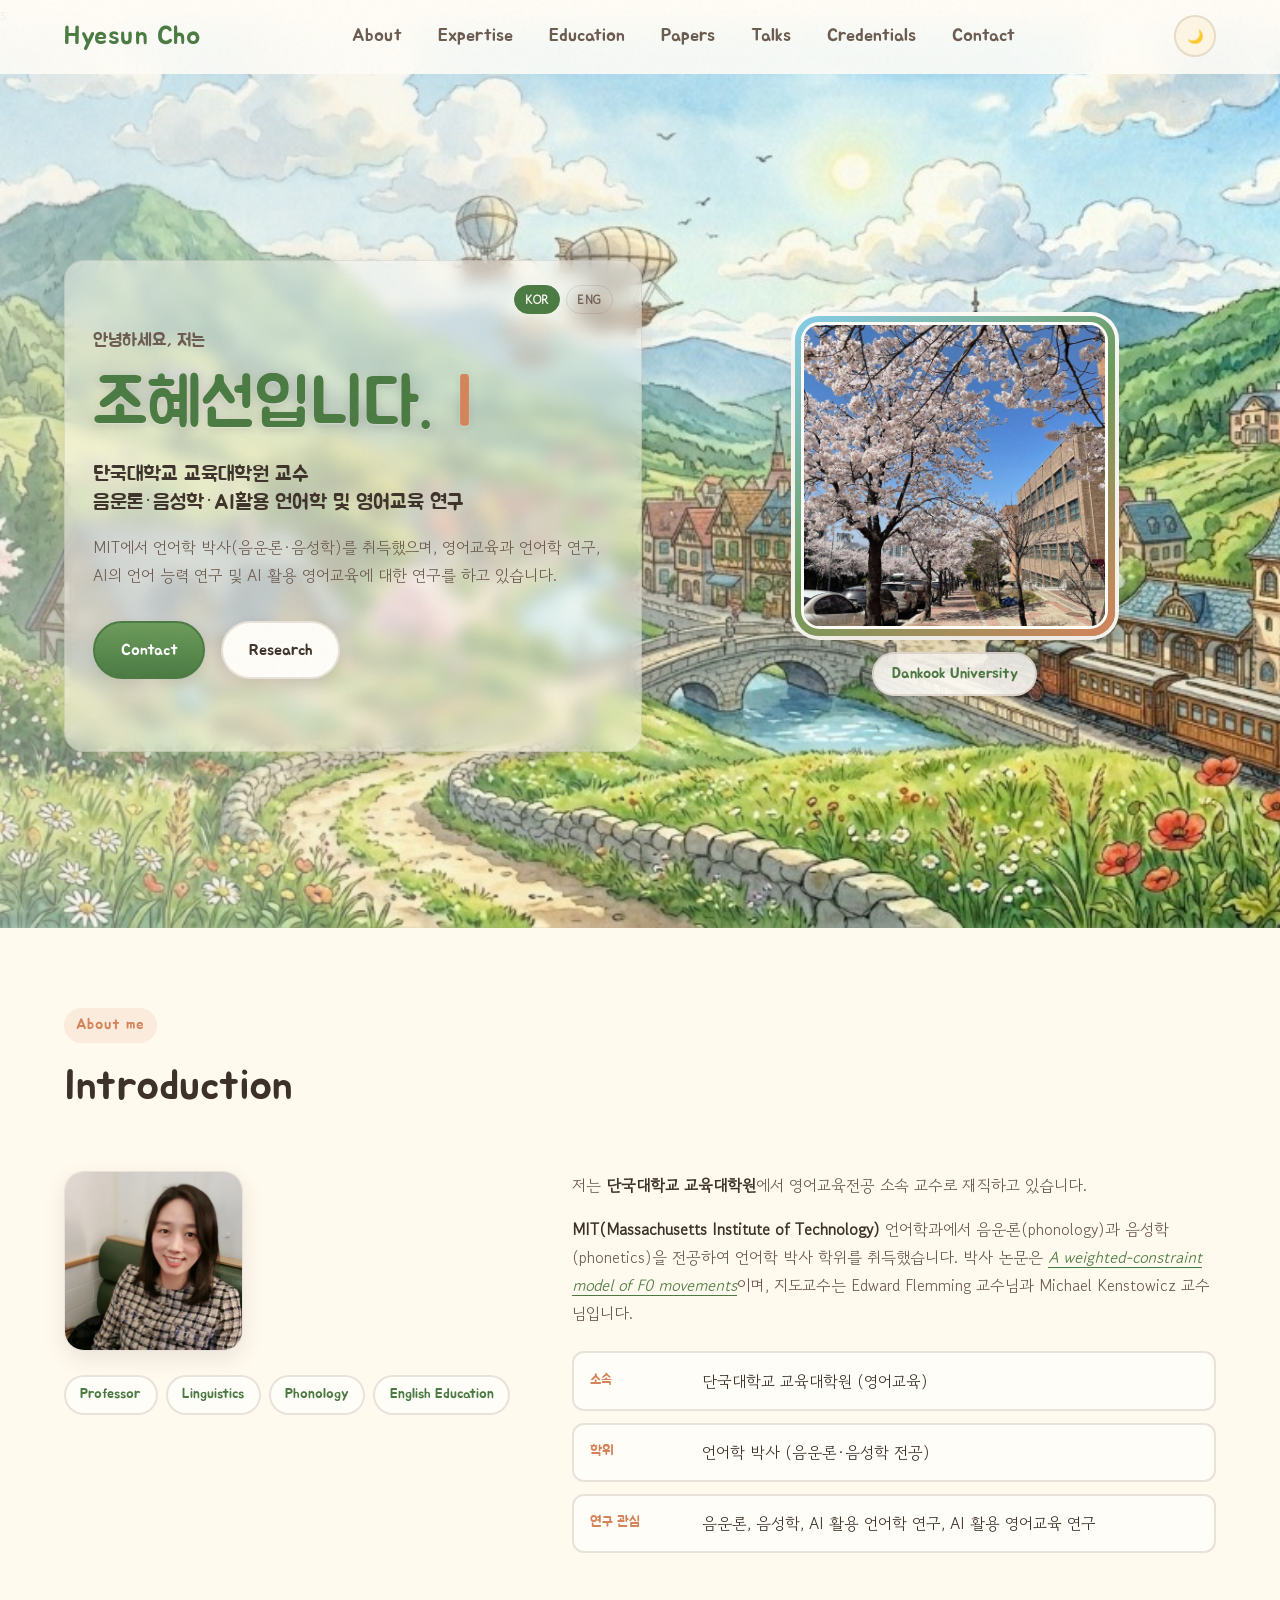
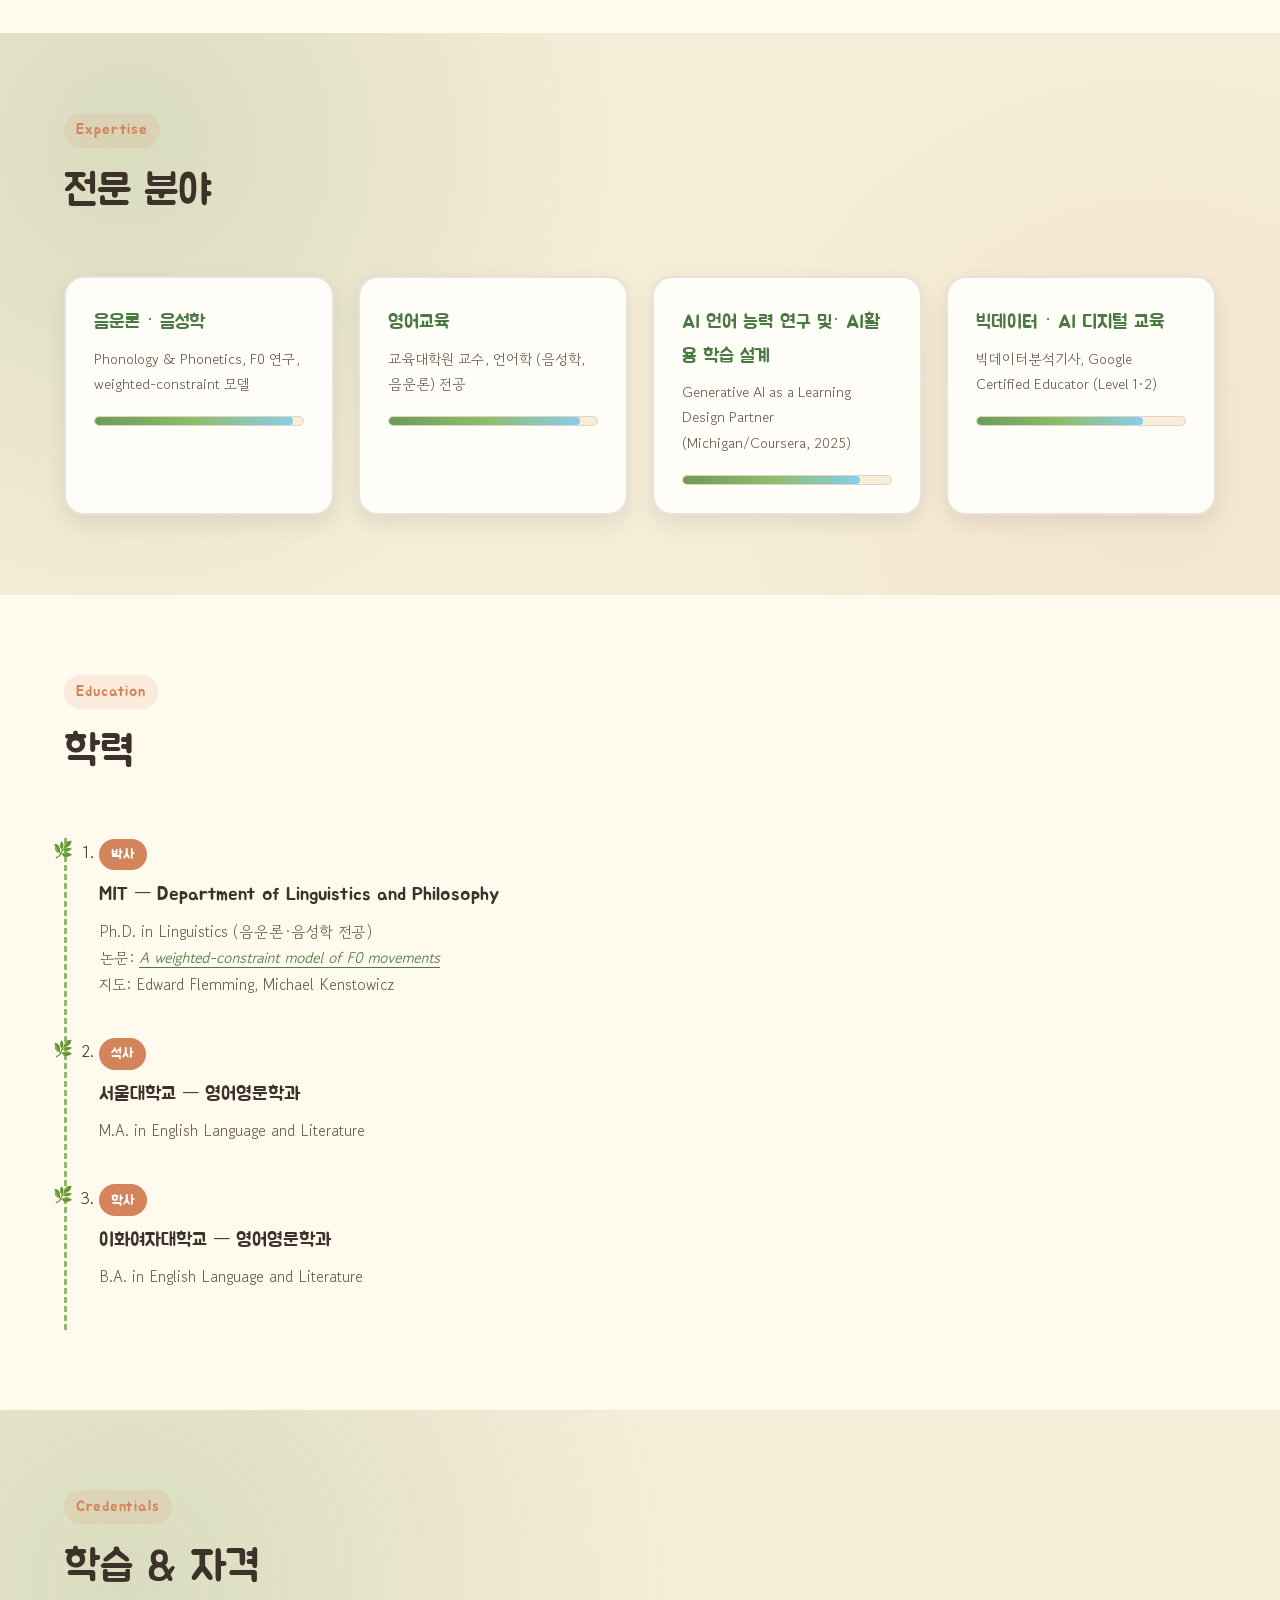
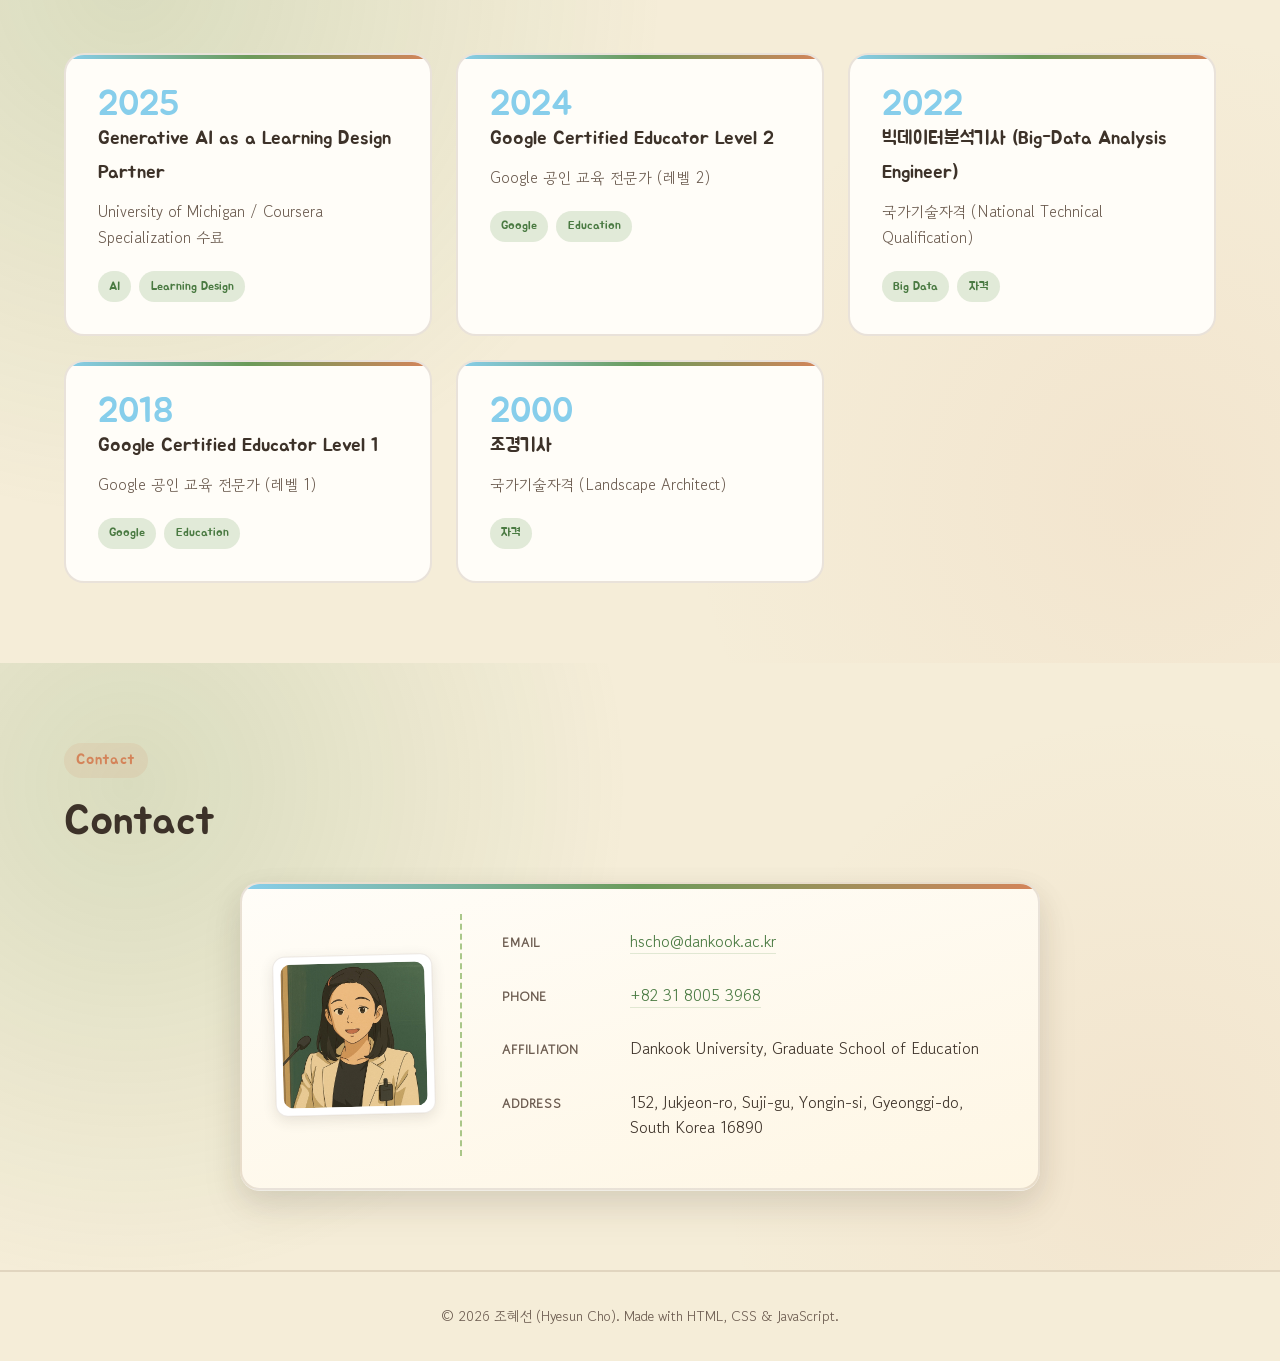
==== commit 5175fbbf: "profile photo change" ====
--- a/index.html
+++ b/index.html
@@ -87,7 +87,7 @@
         <div class="about reveal">
           <div class="about__visual">
             <figure class="about__avatar">
-              <img src="profile_small.png" alt="조혜선(Hyesun Cho) 교수 프로필 사진" width="179" height="179" loading="lazy" />
+              <img src="profile_.jpg" alt="조혜선(Hyesun Cho) 교수 프로필 사진" width="179" height="179" loading="lazy" />
             </figure>
             <ul class="about__tags">
               <li>Professor</li>
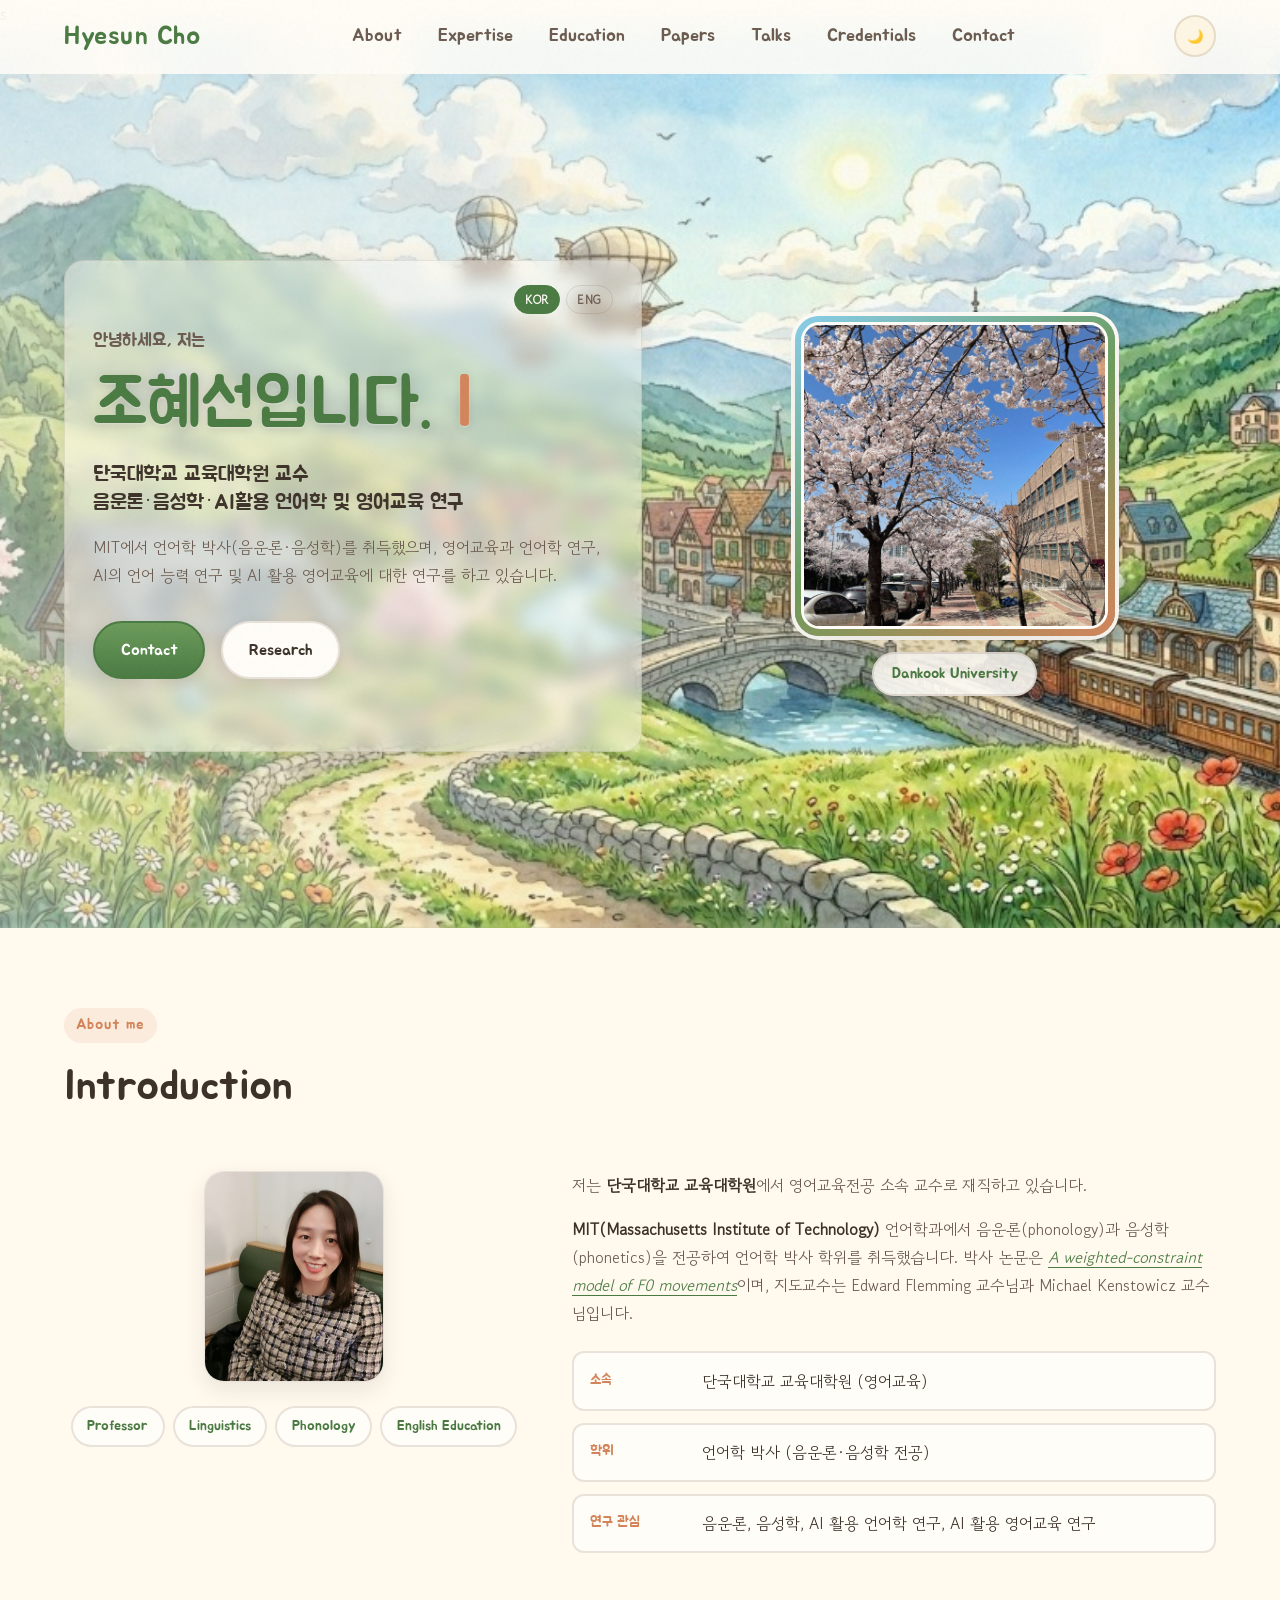
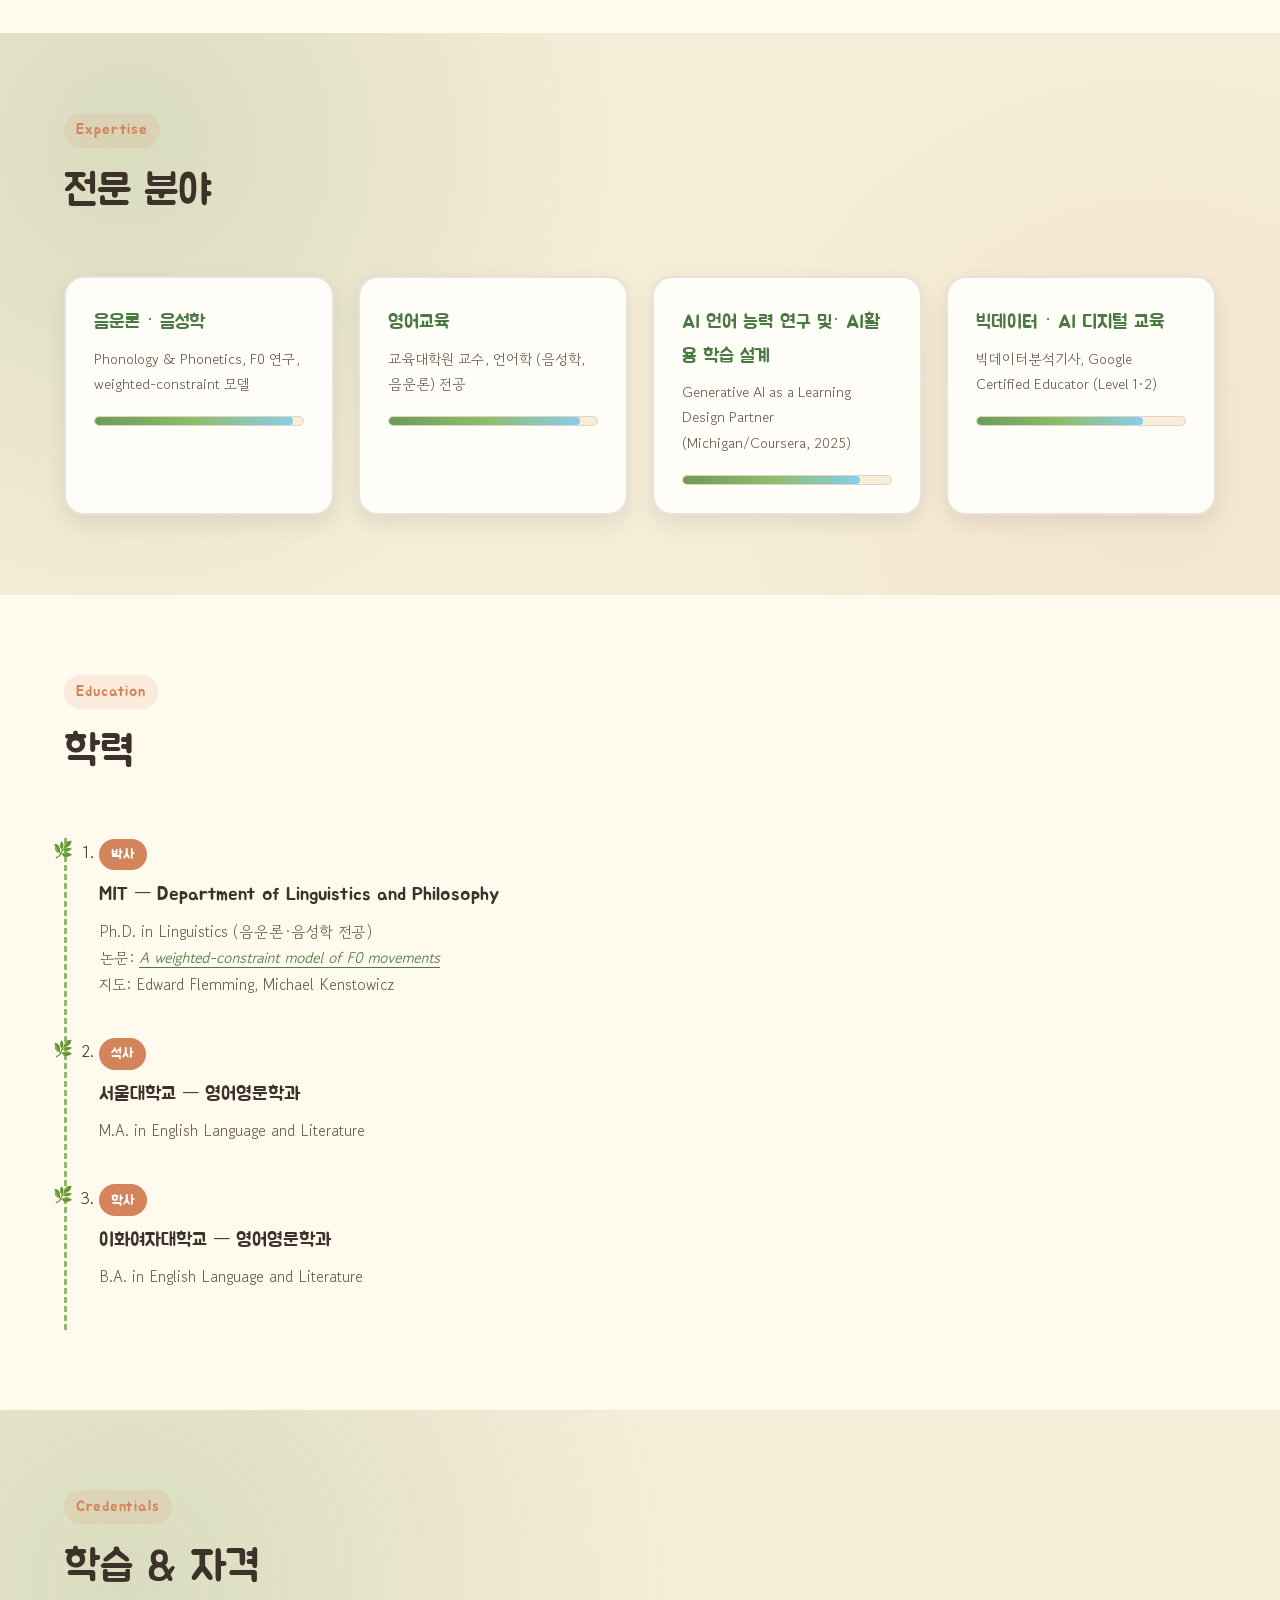
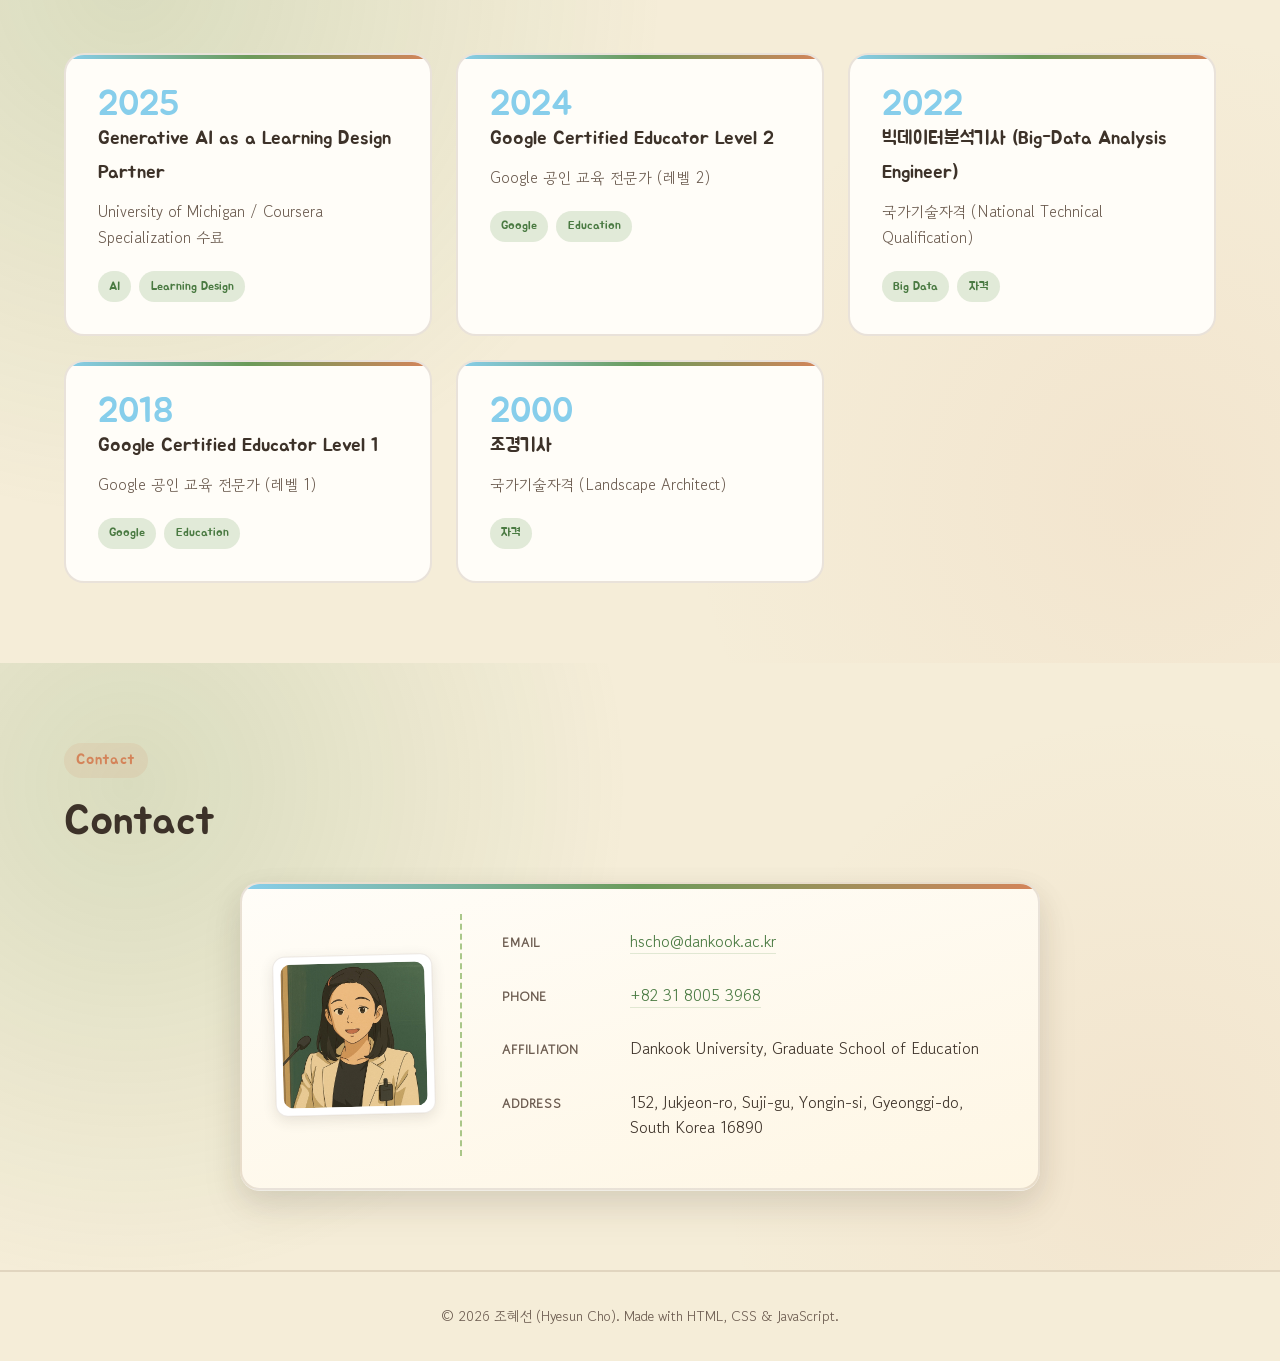
==== commit a8e0115b: "google search console verification" ====
--- a/index.html
+++ b/index.html
@@ -87,7 +87,7 @@
         <div class="about reveal">
           <div class="about__visual">
             <figure class="about__avatar">
-              <img src="profile_.jpg" alt="조혜선(Hyesun Cho) 교수 프로필 사진" width="179" height="179" loading="lazy" />
+              <img src="profile_.jpg" alt="조혜선(Hyesun Cho) 교수 프로필 사진" width="179" height="211" loading="lazy" />
             </figure>
             <ul class="about__tags">
               <li>Professor</li>
--- a/style.css
+++ b/style.css
@@ -606,9 +606,14 @@
   align-items: start;
 }
 
+.about__visual {
+  display: flex;
+  flex-direction: column;
+  align-items: center;
+}
+
 .about__avatar {
   width: 11.2rem;
-  height: 11.2rem;
   margin: 0 0 1.5rem;
   padding: 0;
   border-radius: var(--radius);
@@ -617,14 +622,15 @@
   box-shadow: 0 8px 22px var(--color-shadow);
   overflow: hidden;
   line-height: 0;
+  aspect-ratio: 709 / 834;
 }
 
 .about__avatar img {
   display: block;
   width: 100%;
-  height: 100%;
-  object-fit: cover;
-  object-position: center 20%;
+  height: auto;
+  object-fit: contain;
+  object-position: center;
   border-radius: 0;
   border: none;
 }
@@ -633,6 +639,7 @@
   display: flex;
   flex-wrap: wrap;
   gap: 0.5rem;
+  justify-content: center;
 }
 
 .about__tags li {
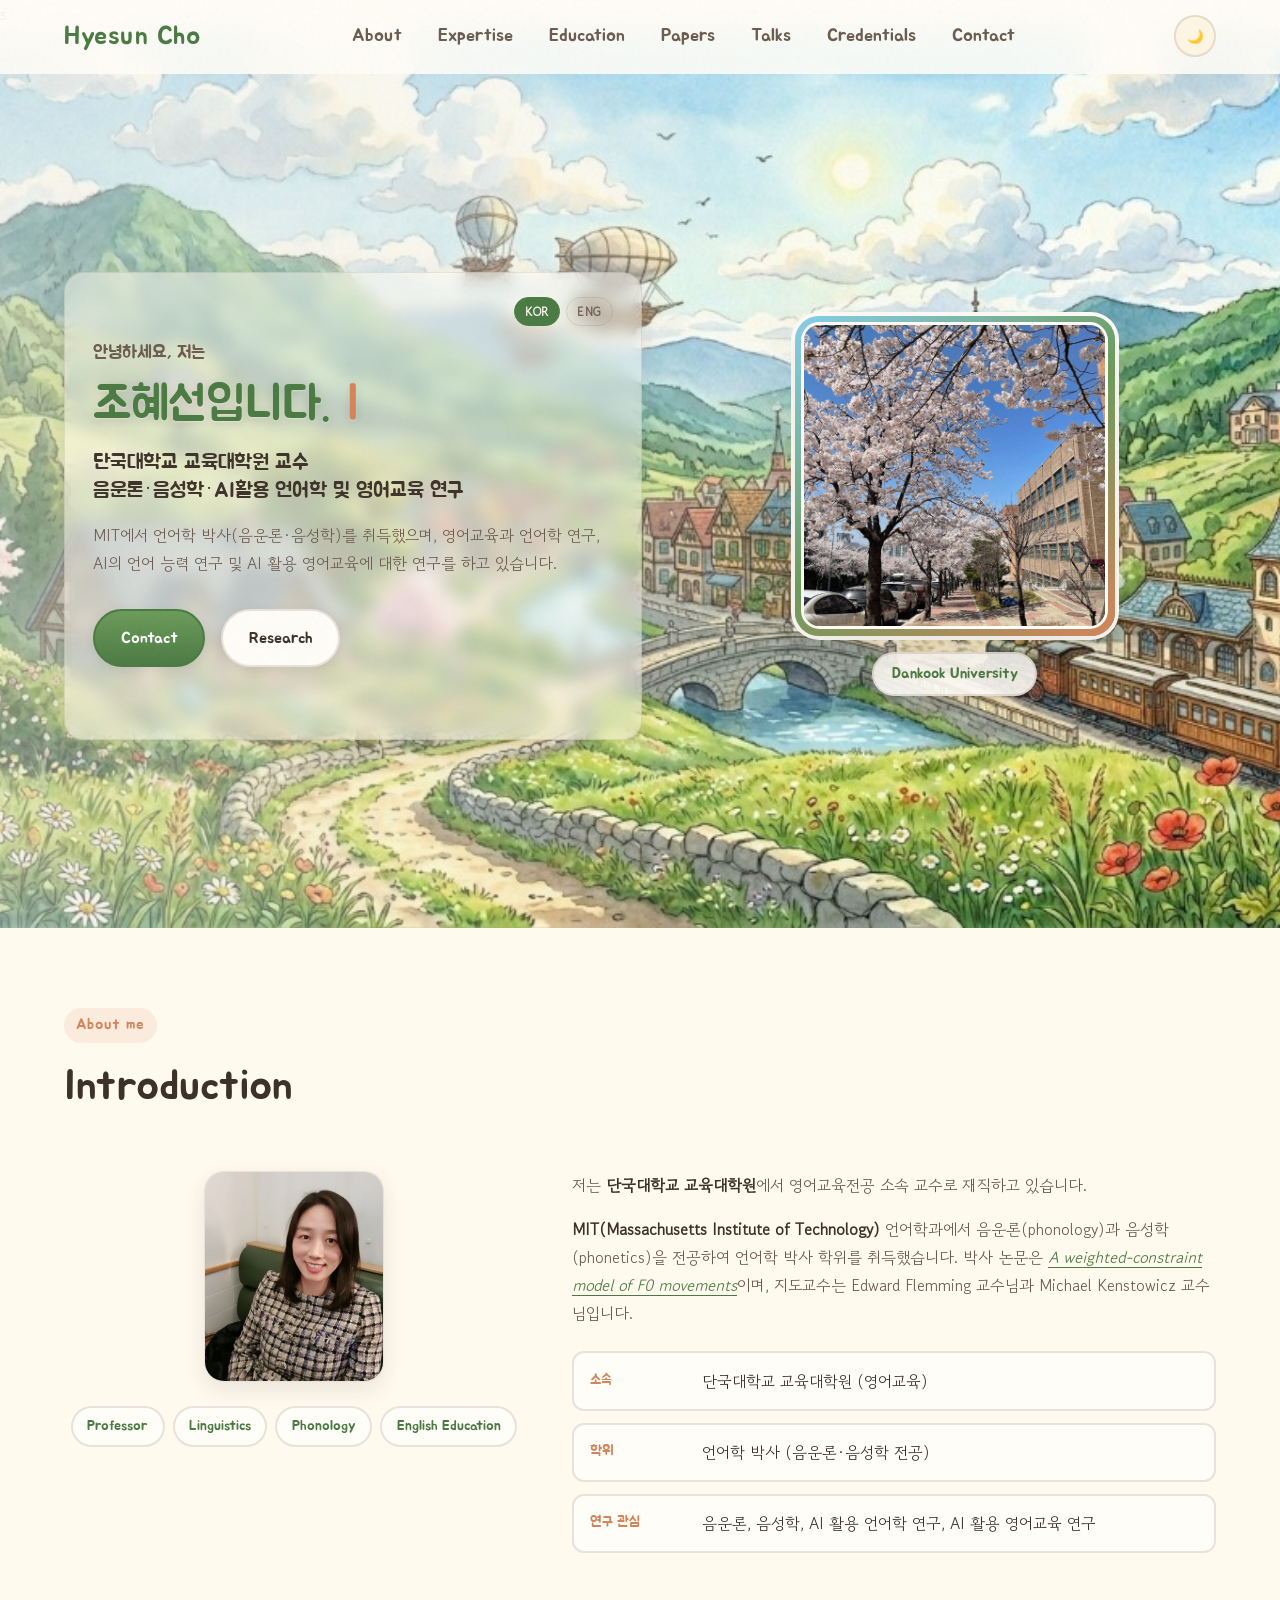
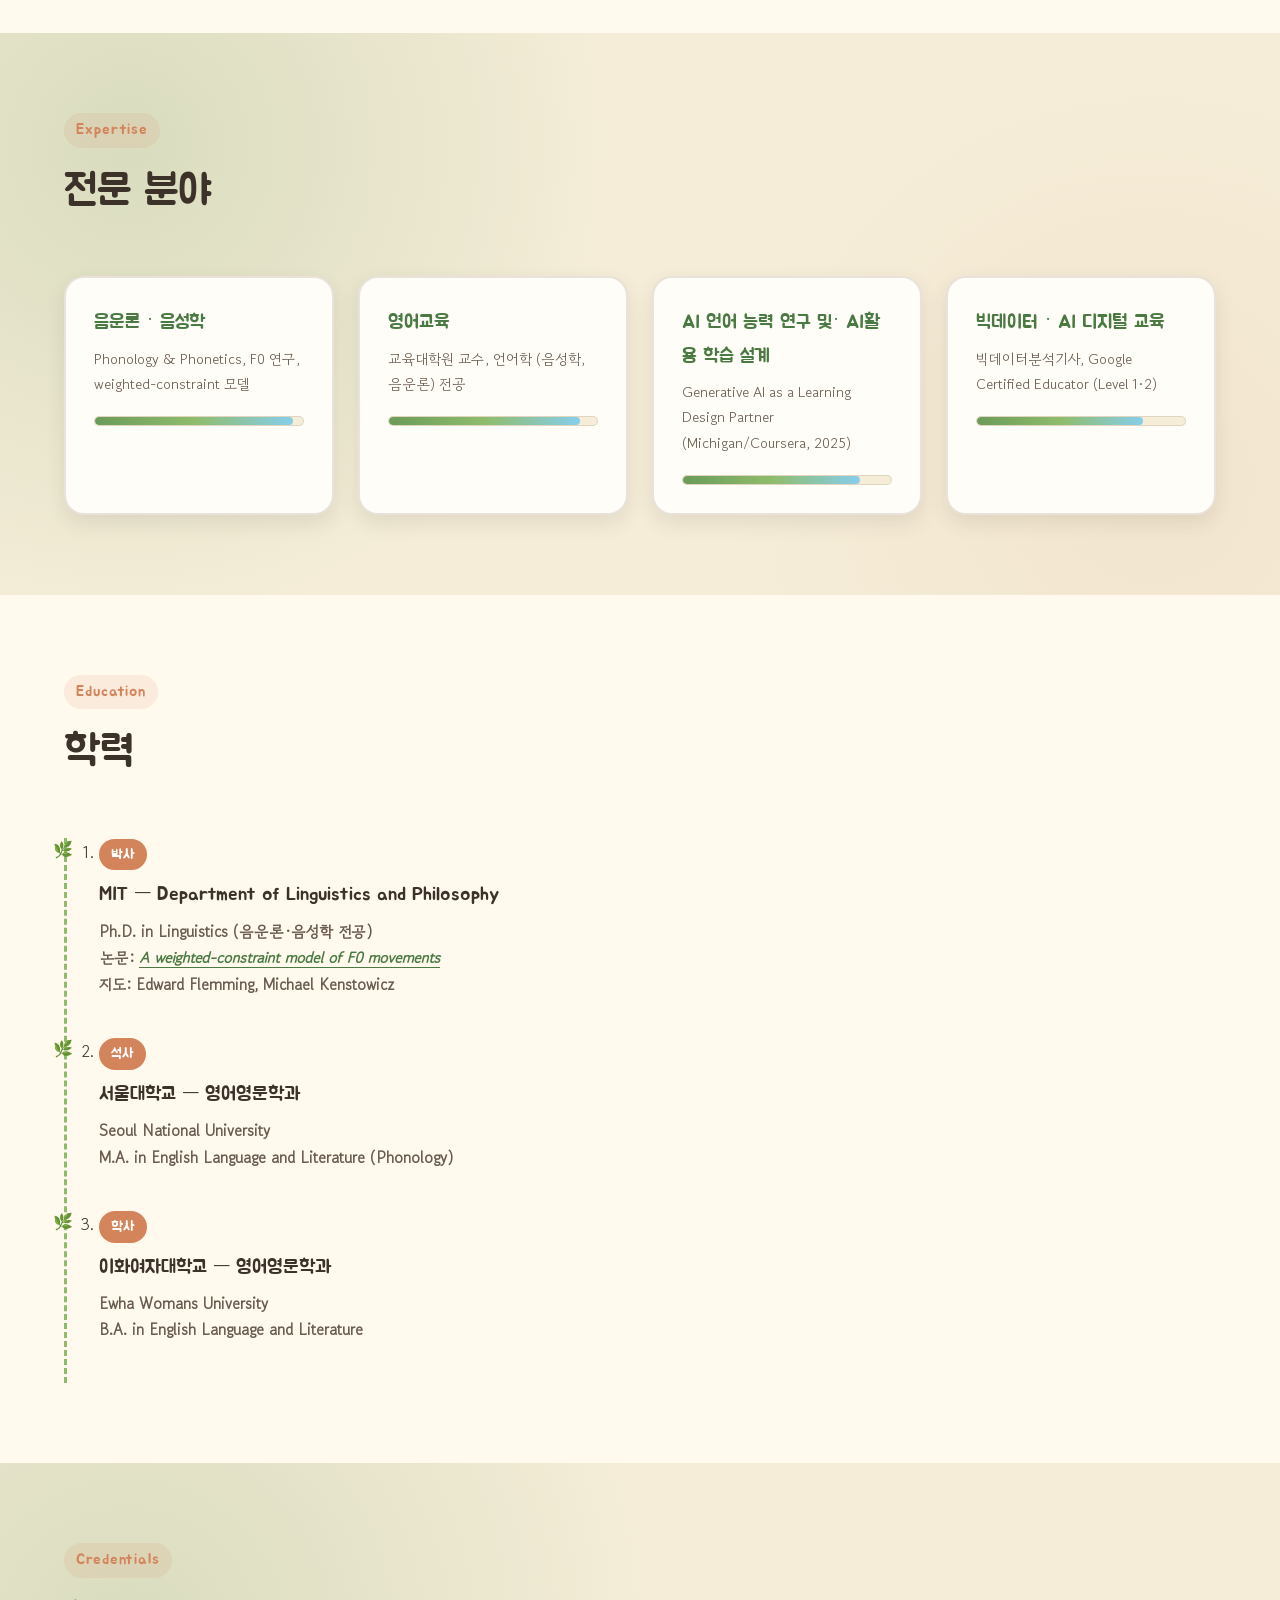
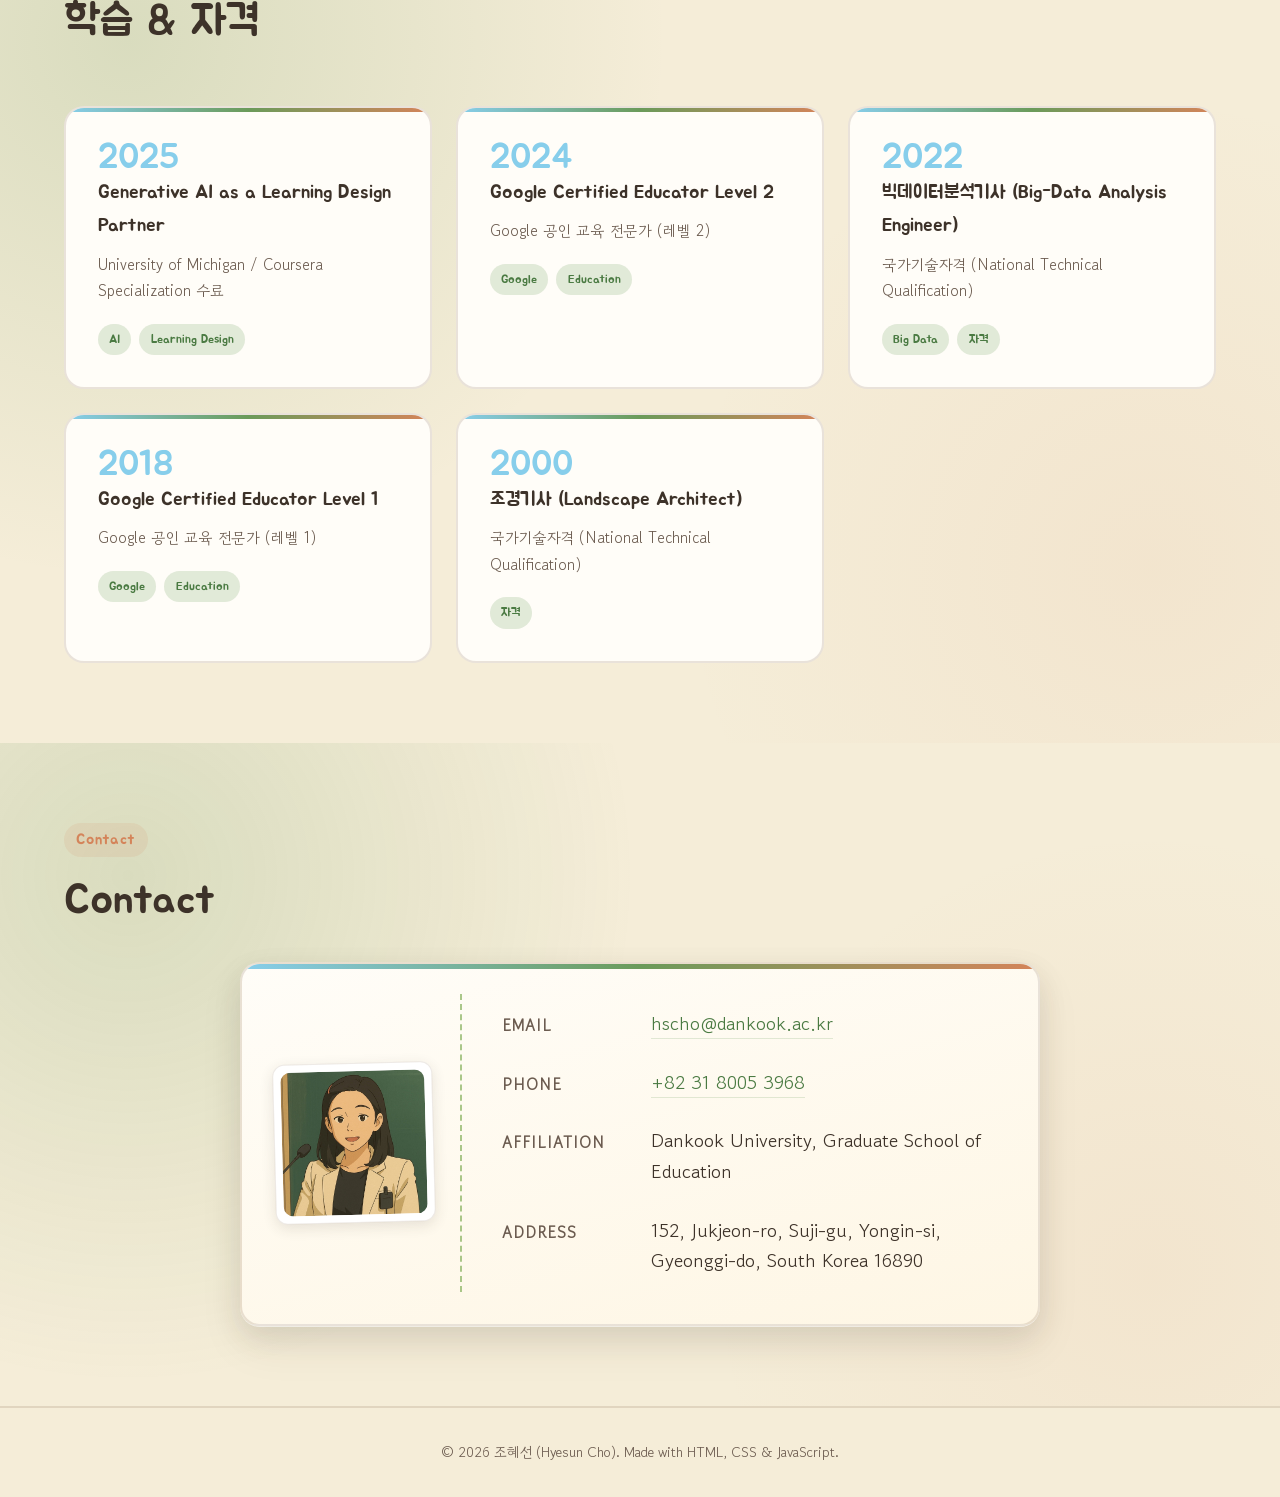
==== commit 1f833759: "2nd major change" ====
--- a/index.html
+++ b/index.html
@@ -15,7 +15,7 @@
 
   <header class="site-header" id="top">
     <nav class="nav" aria-label="주요 메뉴">
-      <a class="nav__logo" href="#top">Hyesun Cho</a>
+      <a class="nav__logo" href="index.html">Hyesun Cho</a>
       <button class="nav__toggle" id="menuToggle" aria-expanded="false" aria-controls="navMenu" aria-label="메뉴 열기">
         <span></span>
         <span></span>
@@ -175,12 +175,18 @@
           <li class="timeline__item">
             <time datetime="snu-ma">석사</time>
             <h3>서울대학교 — 영어영문학과</h3>
-            <p>M.A. in English Language and Literature</p>
+            <p>
+              Seoul National University<br />
+              M.A. in English Language and Literature (Phonology)
+            </p>
           </li>
           <li class="timeline__item">
             <time datetime="ewha-ba">학사</time>
             <h3>이화여자대학교 — 영어영문학과</h3>
-            <p>B.A. in English Language and Literature</p>
+            <p>
+              Ewha Womans University<br />
+              B.A. in English Language and Literature
+            </p>
           </li>
         </ol>
       </div>
@@ -231,8 +237,8 @@
           </article>
           <article class="project-card" tabindex="0">
             <span class="project-card__num">2000</span>
-            <h3>조경기사</h3>
-            <p>국가기술자격 (Landscape Architect)</p>
+            <h3>조경기사 (Landscape Architect)</h3>
+            <p>국가기술자격 (National Technical Qualification)</p>
             <ul class="project-card__tags">
               <li>자격</li>
             </ul>
@@ -278,7 +284,10 @@
 
   <footer class="site-footer">
     <p>&copy; <span id="year"></span> 조혜선 (Hyesun Cho). Made with HTML, CSS &amp; JavaScript.</p>
-    <a href="#top" class="back-to-top" id="backToTop" aria-label="맨 위로">↑</a>
+    <a href="#top" class="back-to-top" id="backToTop" aria-label="맨 위로">
+      <span class="back-to-top__arrow" aria-hidden="true">↑</span>
+      <span class="back-to-top__label">TOP</span>
+    </a>
   </footer>
 
   <script src="script.js"></script>
--- a/style.css
+++ b/style.css
@@ -499,14 +499,20 @@
   margin-bottom: 0.5rem;
 }
 
+/* 이름(조혜선입니다. / Hyesun Cho.)만 원래 제목 크기의 70% — KOR·ENG 동일 */
 .hero__title {
   font-family: var(--font-display);
-  font-size: clamp(2.6rem, 6.5vw, 4.2rem);
+  font-size: clamp(1.82rem, 4.55vw, 2.94rem);
   font-weight: 400;
   line-height: 1.2;
   margin-bottom: 1rem;
   color: var(--color-text);
   text-shadow: 0 1px 2px rgba(255, 255, 255, 0.4), 0 2px 8px rgba(61, 50, 41, 0.15);
+}
+
+#heroContent[lang="ko"] .hero__greeting,
+#heroContent[lang="en"] .hero__greeting {
+  font-size: 1.1rem;
 }
 
 [data-theme="dark"] .hero__title {
@@ -807,6 +813,7 @@
 .timeline__item p {
   color: var(--color-text-muted);
   font-size: 0.95rem;
+  font-weight: 700;
 }
 
 /* ===== Projects / Credentials ===== */
@@ -992,7 +999,7 @@
 
 .contact-list__row {
   display: grid;
-  grid-template-columns: 6.5rem 1fr;
+  grid-template-columns: 7.8rem 1fr;
   gap: 1rem 1.5rem;
   align-items: baseline;
   padding: 0.7rem 0.85rem;
@@ -1012,8 +1019,8 @@
 
 .contact-list dt {
   margin: 0;
-  font-size: 0.8rem;
-  font-weight: 600;
+  font-size: 0.96rem;
+  font-weight: 700;
   letter-spacing: 0.06em;
   text-transform: uppercase;
   color: var(--color-text-muted);
@@ -1021,7 +1028,7 @@
 
 .contact-list dd {
   margin: 0;
-  font-size: 1rem;
+  font-size: 1.2rem;
   line-height: 1.6;
   color: var(--color-text);
 }
@@ -1172,27 +1179,57 @@
   position: fixed;
   right: 1.5rem;
   bottom: 1.5rem;
-  width: 3rem;
-  height: 3rem;
-  display: flex;
+  z-index: 200;
+  width: 3.25rem;
+  min-height: 3.25rem;
+  padding: 0.4rem 0.3rem 0.45rem;
+  display: flex;
+  flex-direction: column;
   align-items: center;
   justify-content: center;
+  gap: 0.1rem;
   background: linear-gradient(180deg, var(--color-grass) 0%, var(--color-grass-dark) 100%);
   color: #fff;
   border-radius: 50%;
   border: 2px solid var(--color-surface);
   box-shadow: 0 8px 20px var(--color-shadow);
-  font-family: var(--font-display);
-  font-size: 1.2rem;
+  text-decoration: none;
   opacity: 0;
   visibility: hidden;
+  pointer-events: none;
   transform: translateY(1rem);
   transition: opacity var(--transition), visibility var(--transition), transform var(--transition);
+}
+
+.site-footer .back-to-top {
+  color: #fff;
+}
+
+.site-footer .back-to-top:hover {
+  color: #fff;
+  text-decoration: none;
+}
+
+.back-to-top__arrow {
+  font-family: var(--font-display);
+  font-size: 1.35rem;
+  font-weight: 400;
+  line-height: 1;
+}
+
+.back-to-top__label {
+  font-family: var(--font-body);
+  font-size: 0.58rem;
+  font-weight: 700;
+  letter-spacing: 0.1em;
+  line-height: 1;
+  opacity: 0.95;
 }
 
 .back-to-top.is-visible {
   opacity: 1;
   visibility: visible;
+  pointer-events: auto;
   transform: translateY(0);
 }
 
@@ -1327,7 +1364,8 @@
 }
 
 /* ===== Papers page ===== */
-.papers-page .site-header {
+.papers-page .site-header,
+.talks-page .site-header {
   border-bottom: 2px solid var(--color-border);
 }
 
@@ -1339,6 +1377,26 @@
   position: relative;
   padding: 3.5rem 0 2.5rem;
   overflow: hidden;
+}
+
+.papers-page .papers-hero {
+  padding: 0.85rem 0 0.65rem;
+  min-height: 4.65rem;
+  display: flex;
+  align-items: center;
+}
+
+/* talks: 배경은 상자보다 넓게 — min-height는 상자 높이보다 커야 적용됨 */
+.papers-page.talks-page .papers-hero {
+  padding: 1.43rem 0 1.11rem;
+  min-height: clamp(12rem, 30vh, 16rem);
+  display: flex;
+  align-items: flex-end;
+  padding-bottom: 1.5rem;
+}
+
+.papers-page.talks-page .papers-hero__wrap {
+  width: 100%;
 }
 
 .papers-hero__bg {
@@ -1353,9 +1411,79 @@
   z-index: 0;
 }
 
+.papers-page .papers-hero__bg,
+.talks-page .papers-hero__bg {
+  background: none;
+}
+
+.papers-page .papers-hero__bg-image,
+.talks-page .papers-hero__bg-image {
+  position: absolute;
+  inset: 0;
+  width: 100%;
+  height: 100%;
+  object-fit: cover;
+  object-position: center 40%;
+}
+
+.papers-page .papers-hero__overlay,
+.talks-page .papers-hero__overlay {
+  position: absolute;
+  inset: 0;
+  z-index: 1;
+  background: linear-gradient(
+    105deg,
+    rgba(245, 240, 230, 0.14) 0%,
+    rgba(245, 240, 230, 0.07) 28%,
+    rgba(245, 240, 230, 0.02) 48%,
+    transparent 65%
+  );
+}
+
+[data-theme="dark"] .papers-page .papers-hero__bg-image,
+[data-theme="dark"] .talks-page .papers-hero__bg-image {
+  filter: brightness(0.72) saturate(0.92);
+}
+
+[data-theme="dark"] .papers-page .papers-hero__overlay,
+[data-theme="dark"] .talks-page .papers-hero__overlay {
+  background: linear-gradient(
+    105deg,
+    rgba(30, 42, 53, 0.32) 0%,
+    rgba(30, 42, 53, 0.16) 28%,
+    rgba(30, 42, 53, 0.05) 48%,
+    transparent 65%
+  );
+}
+
+.papers-page .papers-hero__wrap,
+.talks-page .papers-hero__wrap {
+  position: relative;
+  z-index: 3;
+  width: 100%;
+}
+
+.papers-page .papers-hero__panel,
+.talks-page .papers-hero__panel {
+  max-width: 40rem;
+  margin-left: clamp(1.25rem, 6vw, 3.5rem);
+  padding: 1.15rem 1.5rem;
+  border-radius: var(--radius);
+  background: rgba(255, 252, 245, 0.45);
+  border: 1px solid rgba(109, 76, 46, 0.12);
+  box-shadow: 0 8px 28px rgba(61, 50, 41, 0.12);
+  backdrop-filter: blur(8px);
+}
+
+[data-theme="dark"] .papers-page .papers-hero__panel,
+[data-theme="dark"] .talks-page .papers-hero__panel {
+  background: rgba(42, 56, 68, 0.55);
+  border-color: rgba(240, 235, 227, 0.1);
+}
+
 .papers-hero__inner {
   position: relative;
-  z-index: 1;
+  z-index: 3;
 }
 
 .papers-hero__title {
@@ -1363,6 +1491,11 @@
   font-size: clamp(2.2rem, 5vw, 3.2rem);
   font-weight: 400;
   margin-bottom: 0.75rem;
+}
+
+.papers-page .papers-hero__title {
+  margin-bottom: 0.35rem;
+  font-size: clamp(1.85rem, 4vw, 2.6rem);
 }
 
 .papers-hero__desc {
@@ -1370,6 +1503,34 @@
   color: var(--color-text-muted);
   margin-bottom: 1.5rem;
   line-height: 1.75;
+}
+
+.papers-page .papers-hero__desc {
+  margin-bottom: 0.75rem;
+  font-size: 1.14rem;
+  line-height: 1.6;
+}
+
+.talks-page .papers-hero__panel {
+  max-width: 28rem;
+  margin-left: auto;
+  margin-right: clamp(1.25rem, 6vw, 3.5rem);
+  padding: 0.77rem 1rem;
+}
+
+.talks-page .papers-hero__panel .section__label {
+  margin-bottom: 0.3rem;
+}
+
+.talks-page .papers-hero__title {
+  margin-bottom: 0.25rem;
+  font-size: clamp(1.25rem, 2.7vw, 1.75rem);
+}
+
+.talks-page .papers-hero__desc {
+  margin-bottom: 0;
+  font-size: 0.95rem;
+  line-height: 1.45;
 }
 
 .papers-hero__desc a {
@@ -1478,6 +1639,12 @@
   border-color: var(--color-hill);
   box-shadow: 0 8px 24px var(--color-shadow);
   transform: translateX(4px);
+}
+
+.papers-page:not(.talks-page) .paper-item__title,
+.talks-page .paper-item__title {
+  font-size: 1.224rem;
+  font-weight: 700;
 }
 
 .paper-item__title {
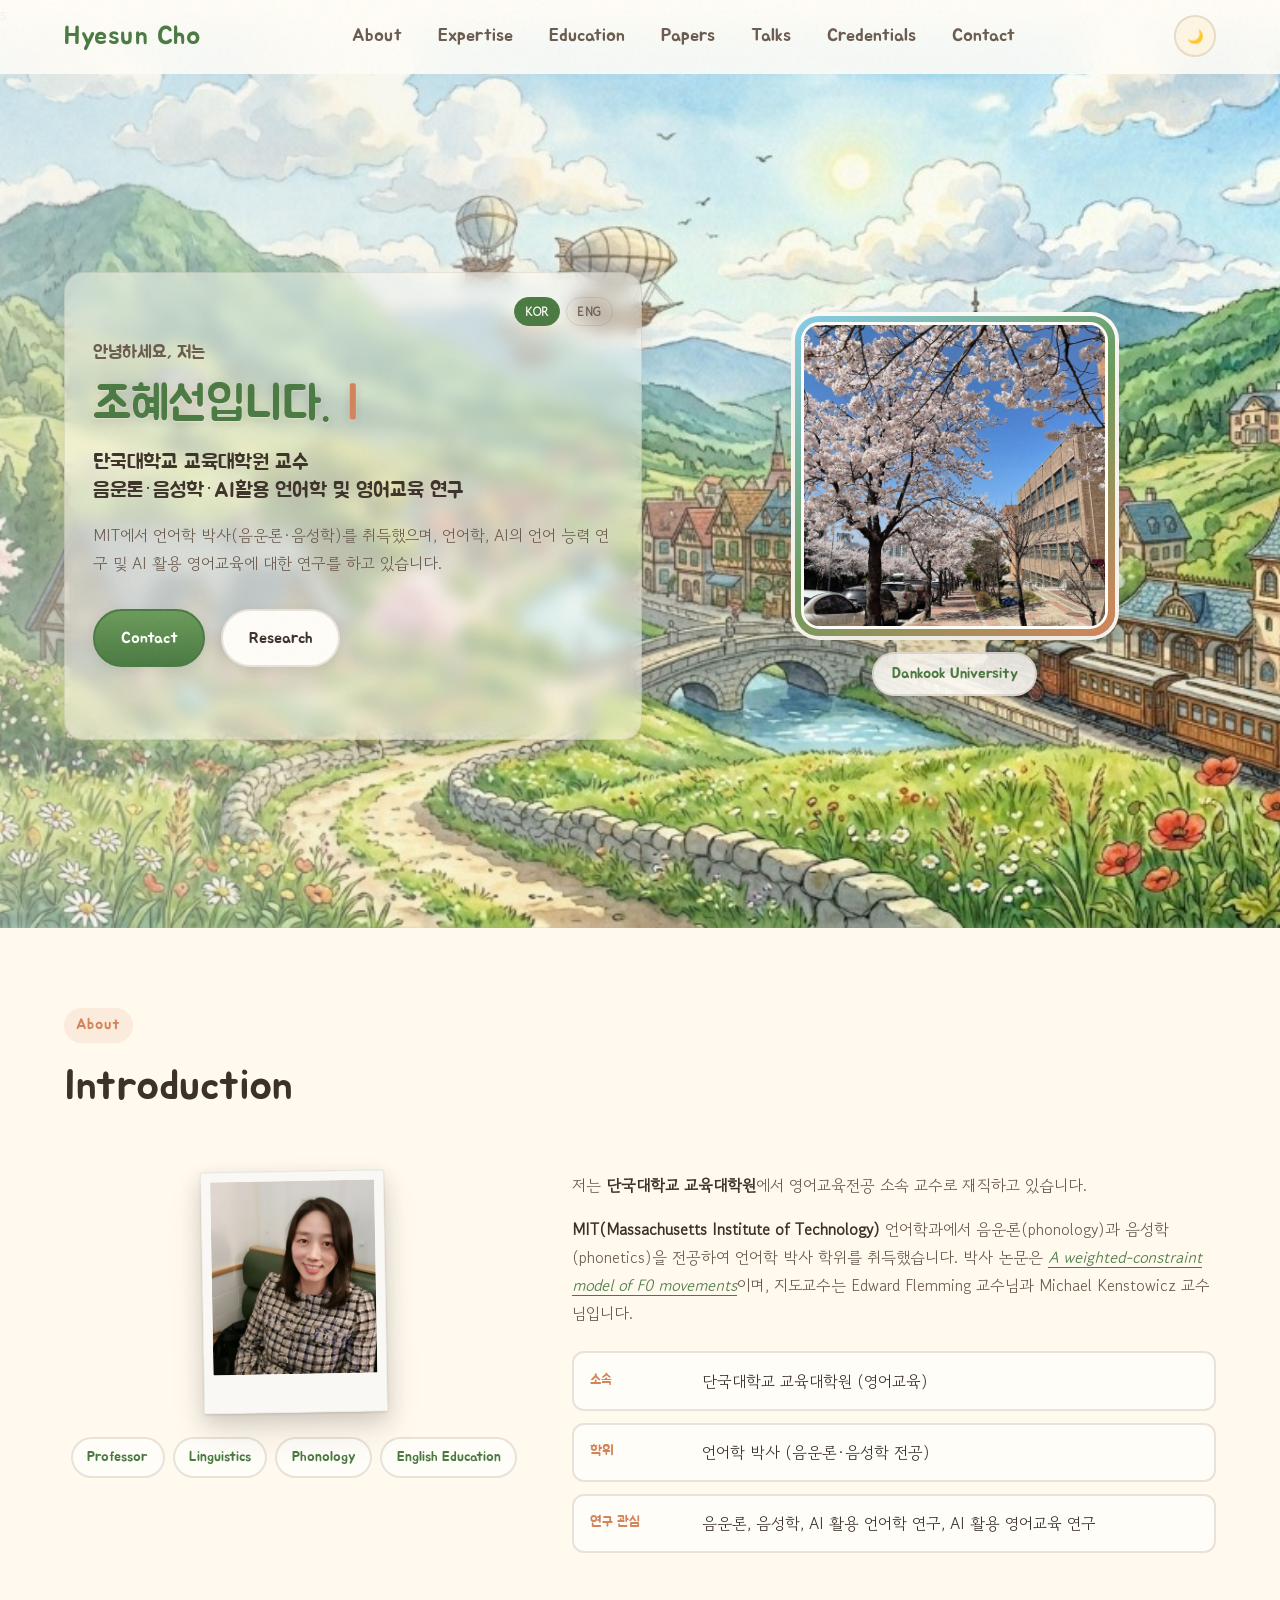
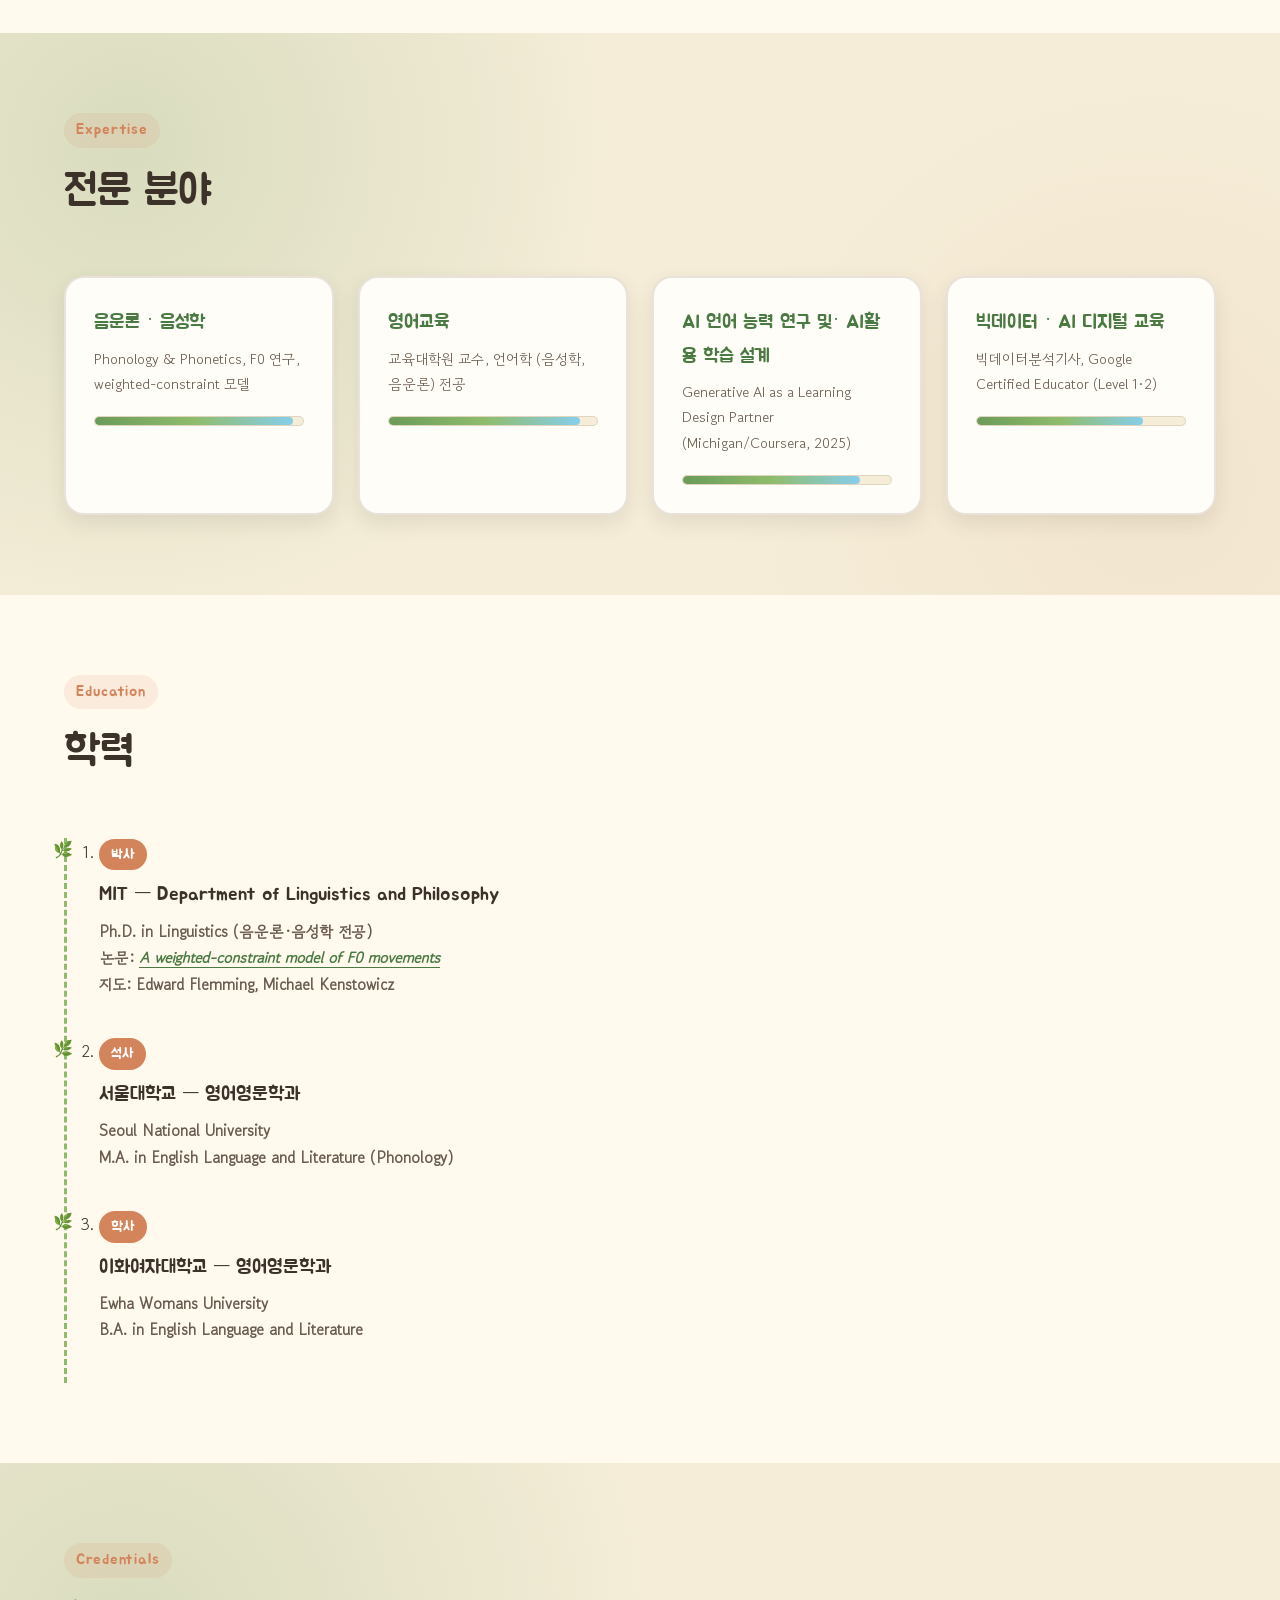
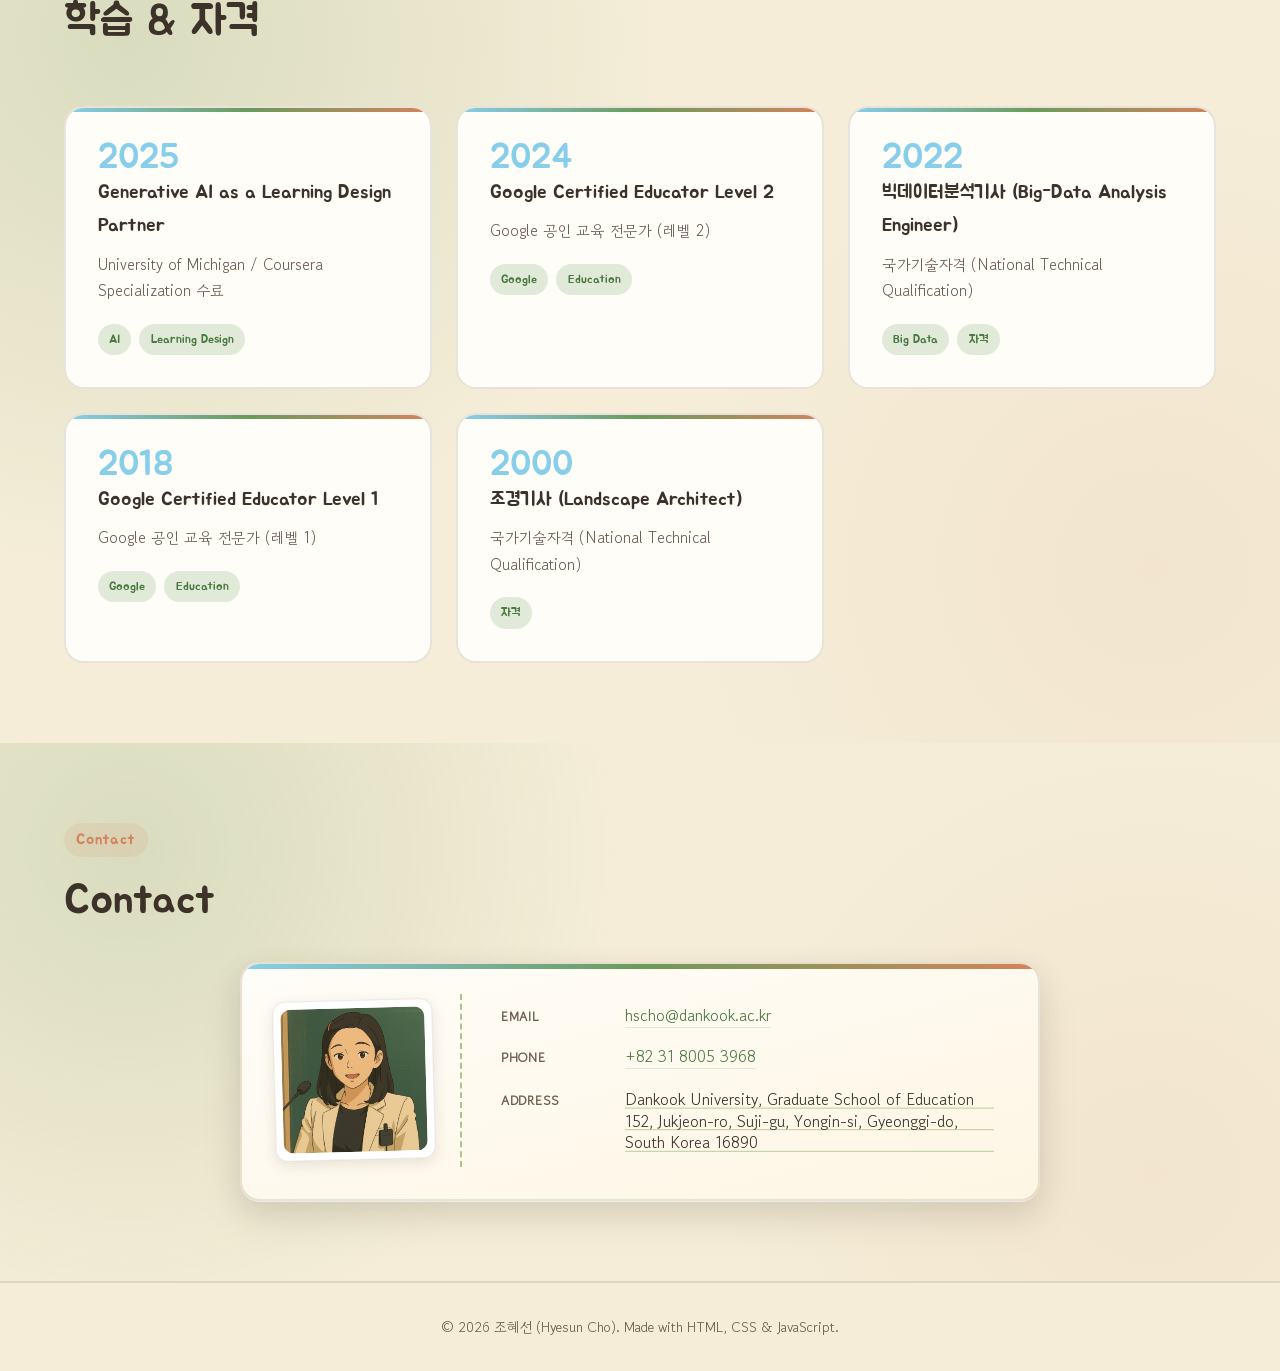
==== commit 9978c698: "0517 추가수정" ====
--- a/index.html
+++ b/index.html
@@ -60,7 +60,7 @@
         </p>
         <p class="hero__desc" id="heroDesc">
           MIT에서 언어학 박사(음운론·음성학)를 취득했으며,
-          영어교육과 언어학 연구, AI의 언어 능력 연구 및 AI 활용 영어교육에 대한 연구를 하고 있습니다.
+          언어학, AI의 언어 능력 연구 및 AI 활용 영어교육에 대한 연구를 하고 있습니다.
         </p>
         <div class="hero__actions">
           <a href="#contact" class="btn btn--primary"> Contact </a>
@@ -81,7 +81,7 @@
     <section class="section" id="about" aria-labelledby="aboutTitle">
       <div class="container">
         <header class="section__header reveal">
-          <span class="section__label">About me</span>
+          <span class="section__label">About</span>
           <h2 class="section__title" id="aboutTitle"> Introduction </h2>
         </header>
         <div class="about reveal">
@@ -268,12 +268,11 @@
                 <dd><a href="tel:+823180053968">+82 31 8005 3968</a></dd>
               </div>
               <div class="contact-list__row">
-                <dt>Affiliation</dt>
-                <dd>Dankook University, Graduate School of Education</dd>
-              </div>
-              <div class="contact-list__row">
                 <dt>Address</dt>
-                <dd>152, Jukjeon-ro, Suji-gu, Yongin-si, Gyeonggi-do, South Korea 16890</dd>
+                <dd class="contact-list__address-note">
+                  Dankook University, Graduate School of Education<br />
+                  152, Jukjeon-ro, Suji-gu, Yongin-si, Gyeonggi-do, South Korea 16890
+                </dd>
               </div>
             </dl>
           </div>
--- a/style.css
+++ b/style.css
@@ -619,26 +619,42 @@
 }
 
 .about__avatar {
-  width: 11.2rem;
+  width: 11.5rem;
   margin: 0 0 1.5rem;
-  padding: 0;
-  border-radius: var(--radius);
-  background: var(--color-surface);
-  border: 1px solid var(--color-border);
-  box-shadow: 0 8px 22px var(--color-shadow);
-  overflow: hidden;
+  padding: 0.55rem 0.55rem 2.35rem;
+  border-radius: 2px;
+  background: #faf8f4;
+  border: 1px solid rgba(61, 50, 41, 0.08);
+  box-shadow:
+    0 1px 2px rgba(61, 50, 41, 0.12),
+    0 8px 20px rgba(61, 50, 41, 0.16),
+    0 18px 36px rgba(61, 50, 41, 0.1);
   line-height: 0;
-  aspect-ratio: 709 / 834;
+  transform: rotate(-1deg);
+  transition: transform var(--transition), box-shadow var(--transition);
+}
+
+.about__avatar:hover {
+  transform: rotate(-0.35deg) translateY(-4px);
+  box-shadow:
+    0 2px 4px rgba(61, 50, 41, 0.14),
+    0 12px 28px rgba(61, 50, 41, 0.18),
+    0 24px 44px rgba(61, 50, 41, 0.12);
+}
+
+[data-theme="dark"] .about__avatar {
+  background: #f2efe8;
+  border-color: rgba(0, 0, 0, 0.12);
 }
 
 .about__avatar img {
   display: block;
   width: 100%;
   height: auto;
-  object-fit: contain;
-  object-position: center;
-  border-radius: 0;
-  border: none;
+  object-fit: cover;
+  object-position: center top;
+  border-radius: 1px;
+  box-shadow: inset 0 0 0 1px rgba(61, 50, 41, 0.06);
 }
 
 .about__tags {
@@ -999,11 +1015,11 @@
 
 .contact-list__row {
   display: grid;
-  grid-template-columns: 7.8rem 1fr;
-  gap: 1rem 1.5rem;
+  grid-template-columns: 6.5rem 1fr;
+  gap: 0.5rem 1.25rem;
   align-items: baseline;
-  padding: 0.7rem 0.85rem;
-  margin-bottom: 0.35rem;
+  padding: 0.45rem 0.75rem;
+  margin-bottom: 0.2rem;
   border-radius: var(--radius-sm);
   border-bottom: none;
   transition: background var(--transition);
@@ -1019,7 +1035,7 @@
 
 .contact-list dt {
   margin: 0;
-  font-size: 0.96rem;
+  font-size: 0.8rem;
   font-weight: 700;
   letter-spacing: 0.06em;
   text-transform: uppercase;
@@ -1028,9 +1044,29 @@
 
 .contact-list dd {
   margin: 0;
-  font-size: 1.2rem;
-  line-height: 1.6;
+  font-size: 1rem;
+  line-height: 1.35;
   color: var(--color-text);
+}
+
+.contact-list__address-note {
+  padding: 0.15rem 0 0.1rem;
+  background-image: linear-gradient(
+    to bottom,
+    transparent calc(1.35em - 1px),
+    color-mix(in srgb, var(--color-hill) 55%, var(--color-border)) calc(1.35em - 1px),
+    color-mix(in srgb, var(--color-hill) 55%, var(--color-border)) 1.35em
+  );
+  background-size: 100% 1.35em;
+}
+
+[data-theme="dark"] .contact-list__address-note {
+  background-image: linear-gradient(
+    to bottom,
+    transparent calc(1.35em - 1px),
+    color-mix(in srgb, var(--color-border) 80%, transparent) calc(1.35em - 1px),
+    color-mix(in srgb, var(--color-border) 80%, transparent) 1.35em
+  );
 }
 
 .contact-list a {
@@ -1331,8 +1367,8 @@
 
   .contact-list__row {
     grid-template-columns: 1fr;
-    gap: 0.35rem;
-    padding: 0.75rem 0;
+    gap: 0.25rem;
+    padding: 0.45rem 0;
   }
 
   .hero__content {
@@ -1397,6 +1433,26 @@
 
 .papers-page.talks-page .papers-hero__wrap {
   width: 100%;
+}
+
+.papers-page.talks-page .papers-hero__credit {
+  position: absolute;
+  left: clamp(0.75rem, 3vw, 1.25rem);
+  bottom: 0.6rem;
+  z-index: 2;
+  margin: 0;
+  font-size: 0.7rem;
+  font-weight: 500;
+  line-height: 1.3;
+  color: rgba(255, 252, 245, 0.92);
+  text-shadow: 0 1px 4px rgba(30, 24, 18, 0.55);
+  letter-spacing: 0.02em;
+  pointer-events: none;
+}
+
+[data-theme="dark"] .papers-page.talks-page .papers-hero__credit {
+  color: rgba(240, 235, 227, 0.88);
+  text-shadow: 0 1px 5px rgba(0, 0, 0, 0.65);
 }
 
 .papers-hero__bg {
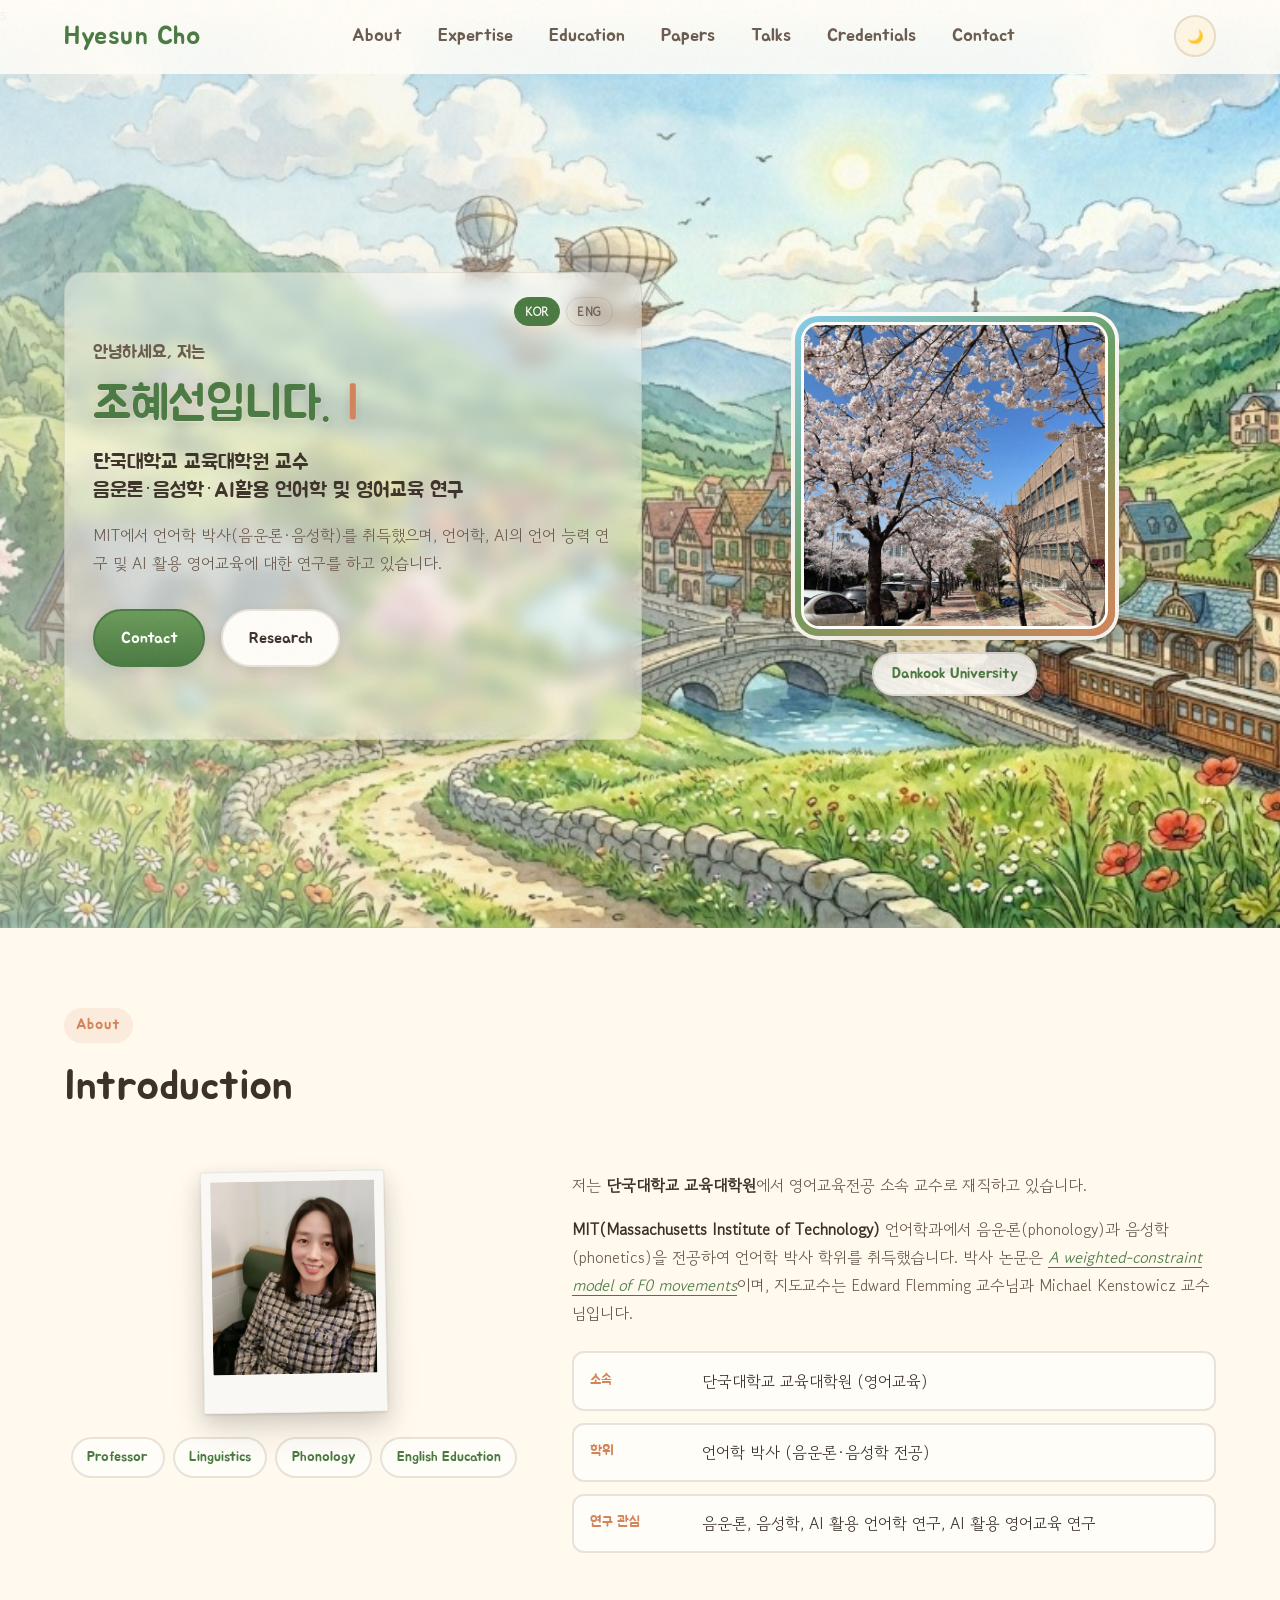
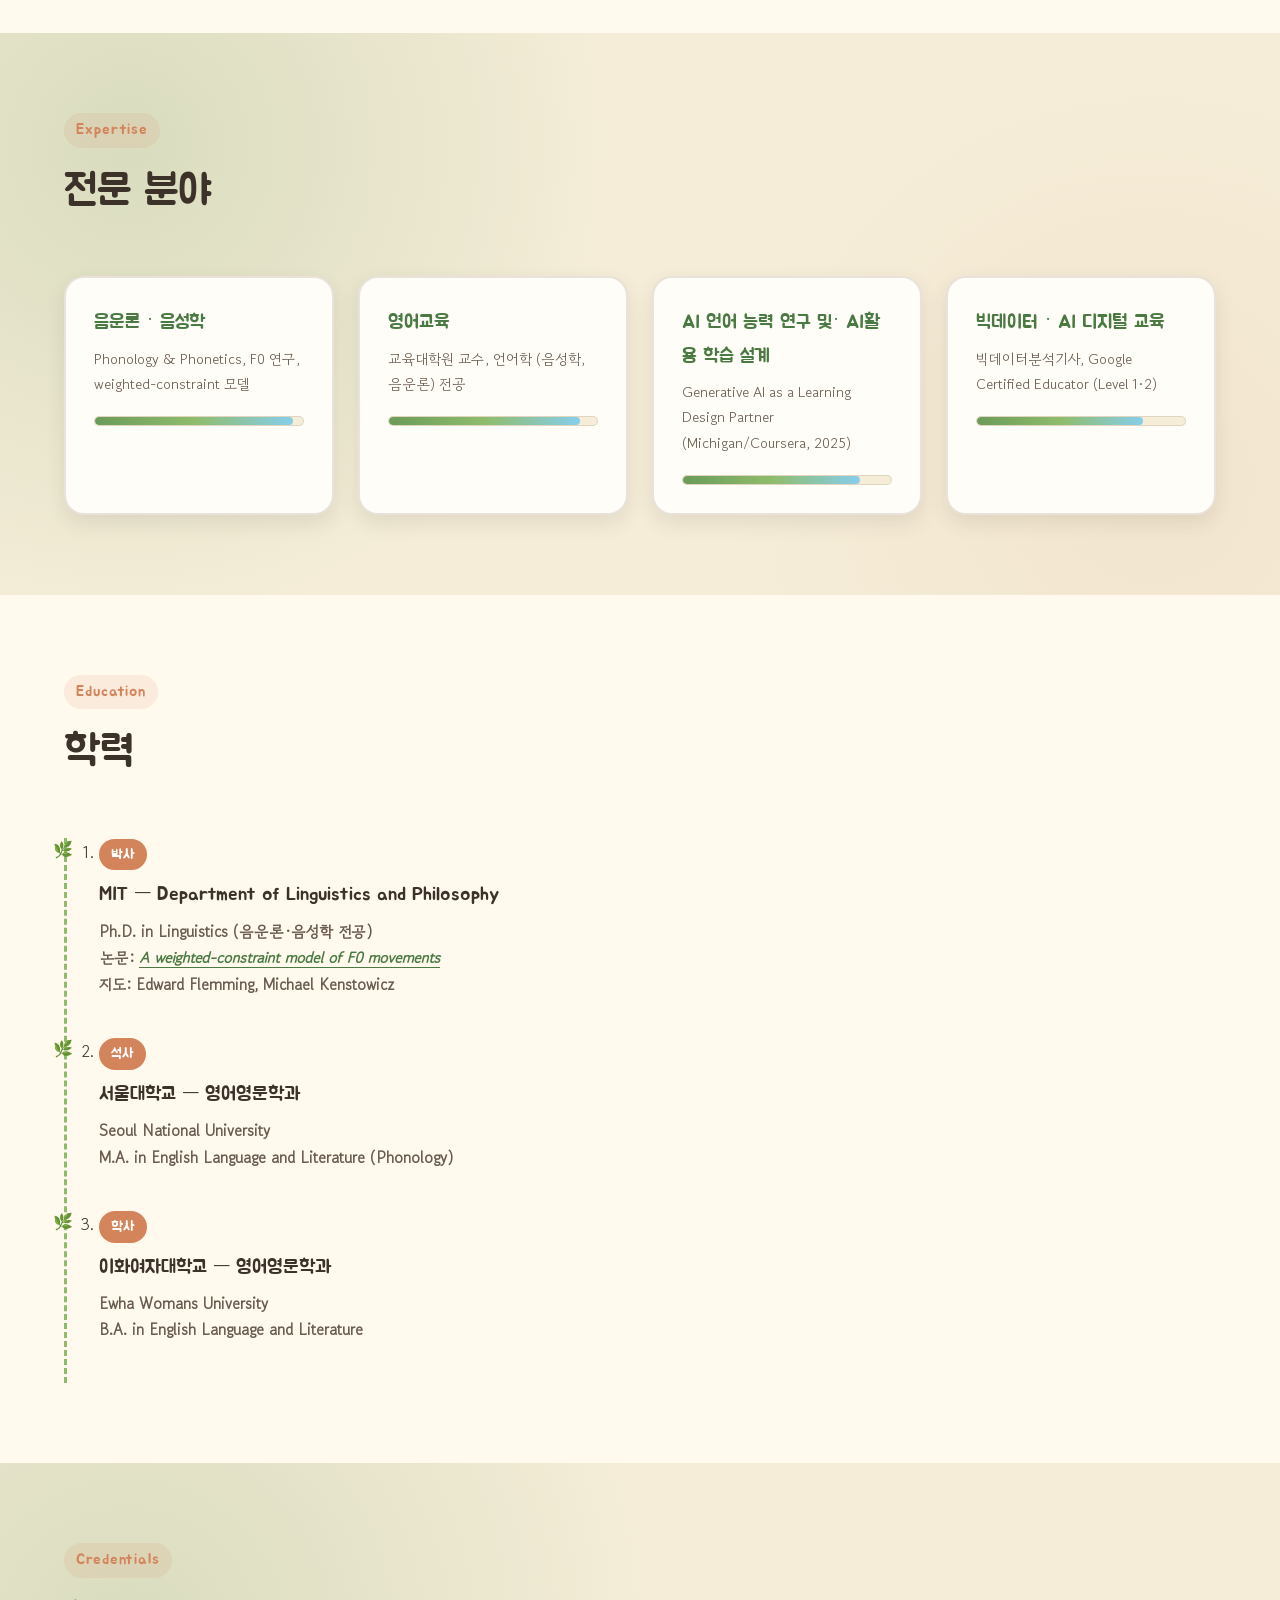
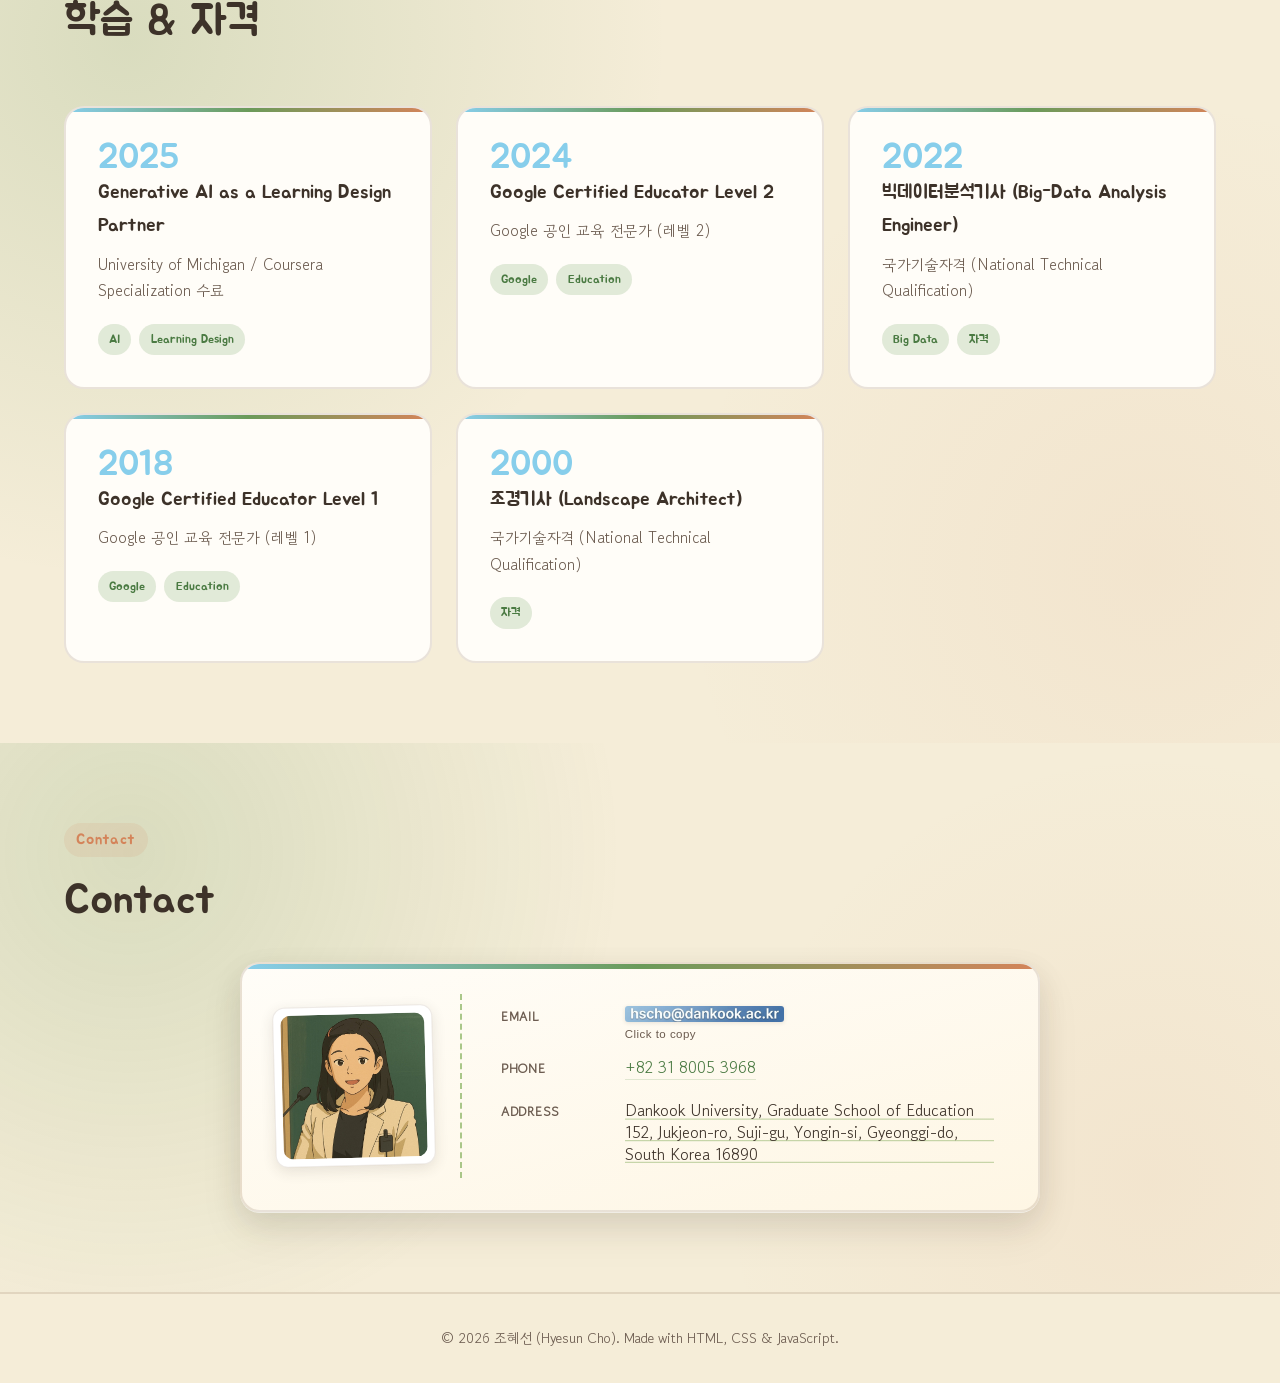
==== commit eab58c88: "이메일 복사기능" ====
--- a/index.html
+++ b/index.html
@@ -261,7 +261,23 @@
             <dl class="contact-list">
               <div class="contact-list__row">
                 <dt>Email</dt>
-                <dd><a href="mailto:hscho@dankook.ac.kr">hscho@dankook.ac.kr</a></dd>
+                <dd>
+                  <button
+                    type="button"
+                    class="contact-email-copy"
+                    data-copy="hscho@dankook.ac.kr"
+                    aria-label="이메일 주소 복사: hscho@dankook.ac.kr"
+                  >
+                    <img
+                      src="email-hscho.png"
+                      alt="hscho@dankook.ac.kr"
+                      width="240"
+                      height="36"
+                      loading="lazy"
+                    />
+                    <span class="contact-email-copy__hint">Click to copy</span>
+                  </button>
+                </dd>
               </div>
               <div class="contact-list__row">
                 <dt>Phone</dt>
--- a/style.css
+++ b/style.css
@@ -1067,6 +1067,62 @@
     color-mix(in srgb, var(--color-border) 80%, transparent) calc(1.35em - 1px),
     color-mix(in srgb, var(--color-border) 80%, transparent) 1.35em
   );
+}
+
+.contact-email-copy {
+  display: inline-flex;
+  flex-direction: column;
+  align-items: flex-start;
+  gap: 0.35rem;
+  margin: 0;
+  padding: 0;
+  border: none;
+  background: none;
+  cursor: pointer;
+  text-align: left;
+  border-radius: var(--radius-sm);
+  transition: transform 0.15s ease, opacity var(--transition);
+}
+
+.contact-email-copy:hover {
+  transform: translateY(-1px);
+  opacity: 0.92;
+}
+
+.contact-email-copy:focus-visible {
+  outline: 2px solid var(--color-grass);
+  outline-offset: 3px;
+}
+
+.contact-email-copy img {
+  display: block;
+  width: auto;
+  height: 1.2em;
+  max-width: 100%;
+  border-radius: 3px;
+  box-shadow: 0 1px 4px rgba(61, 50, 41, 0.12);
+}
+
+.contact-email-copy__hint {
+  font-size: 0.72rem;
+  font-weight: 500;
+  letter-spacing: 0.04em;
+  color: var(--color-text-muted);
+  transition: color var(--transition);
+}
+
+.contact-email-copy:hover .contact-email-copy__hint,
+.contact-email-copy.is-copied .contact-email-copy__hint {
+  color: var(--color-grass-dark);
+}
+
+.contact-email-copy.is-copied .contact-email-copy__hint {
+  color: var(--color-accent-warm);
+}
+
+[data-theme="dark"] .contact-email-copy:hover .contact-email-copy__hint,
+[data-theme="dark"] .contact-email-copy.is-copied .contact-email-copy__hint {
+  color: var(--color-accent);
 }
 
 .contact-list a {
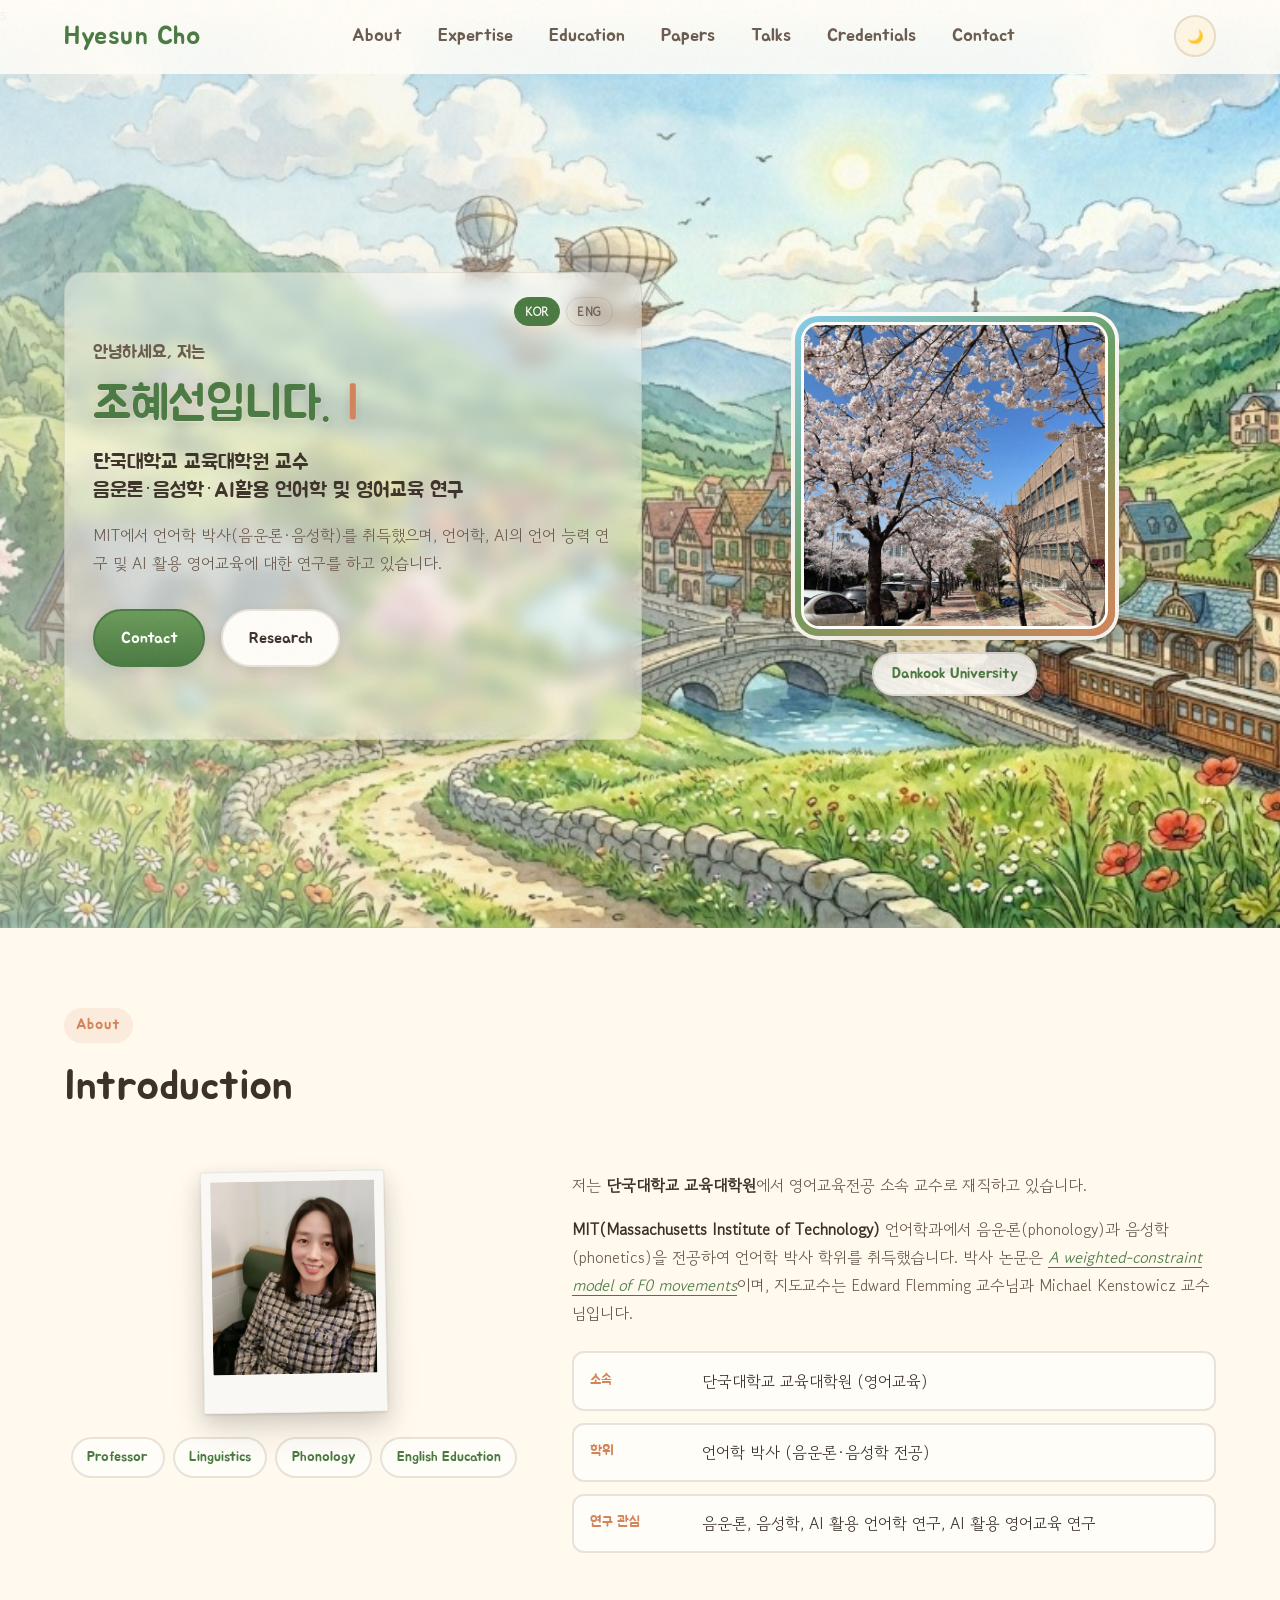
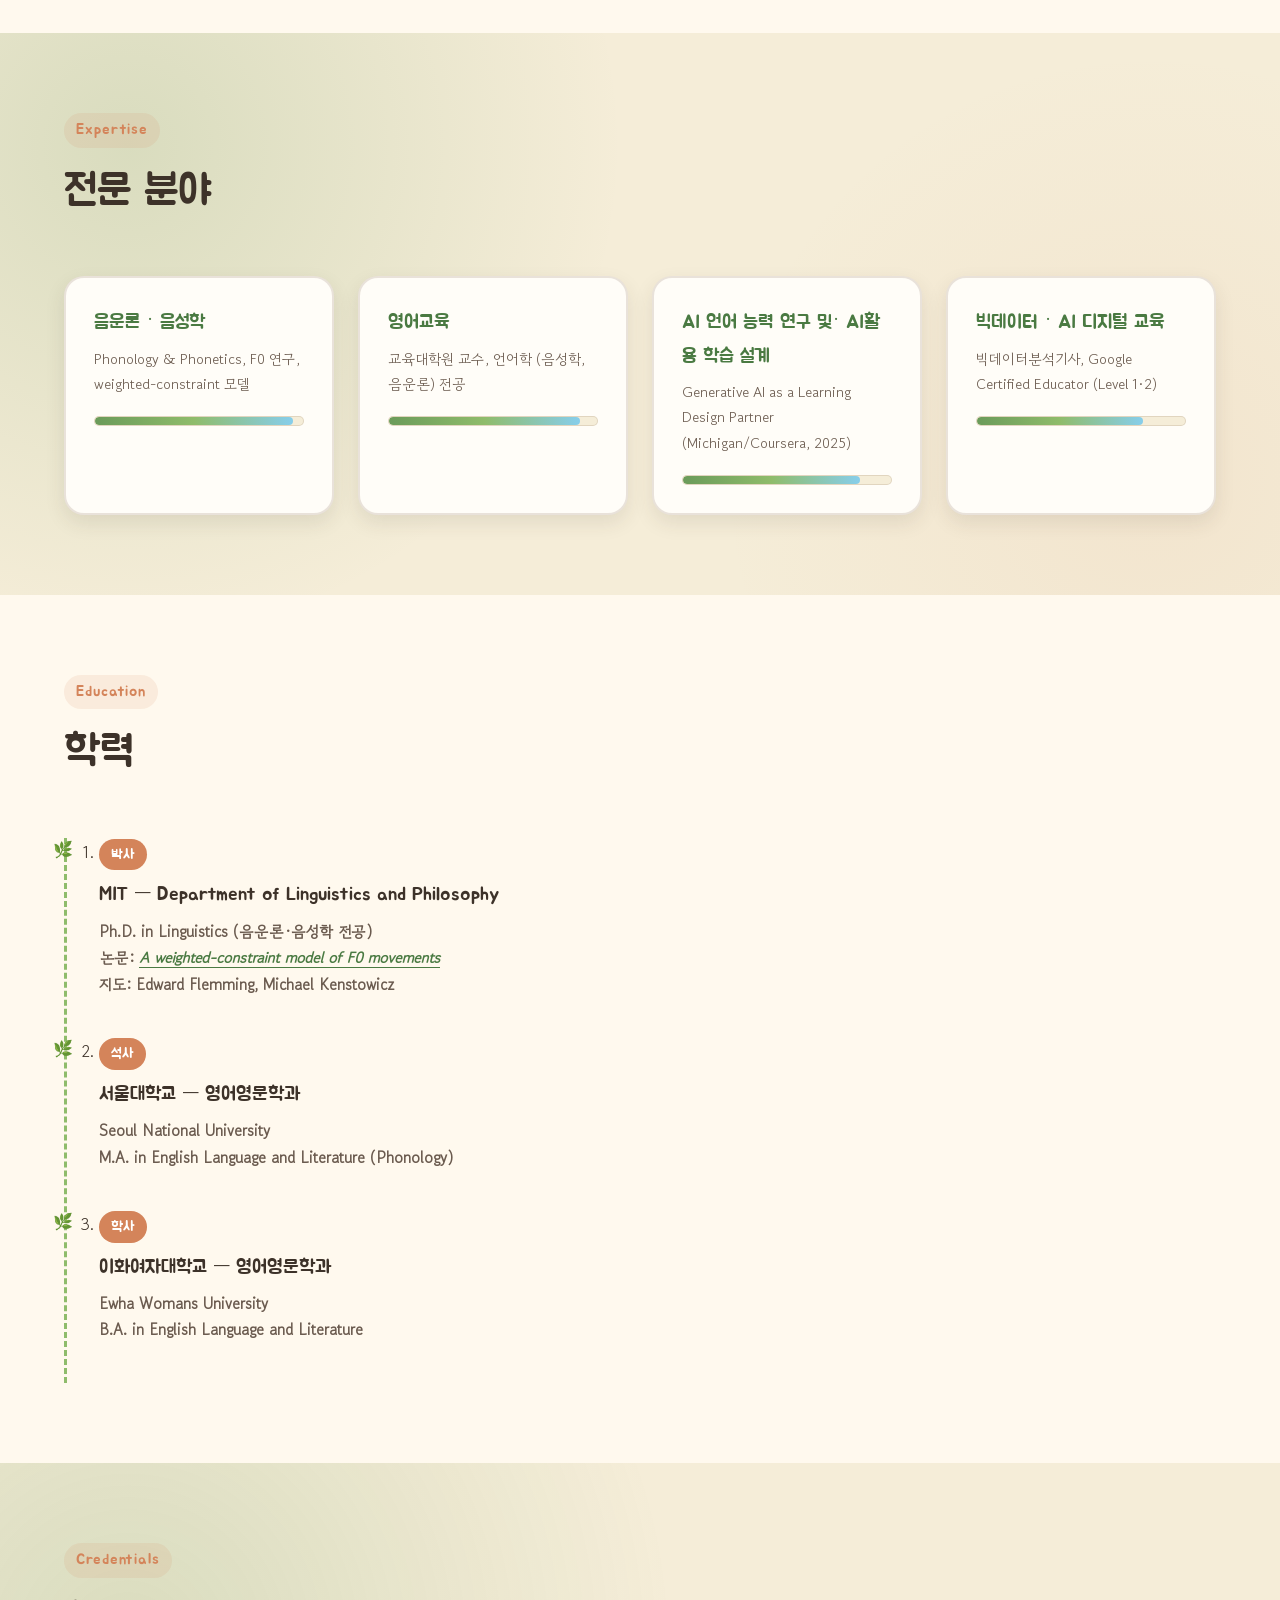
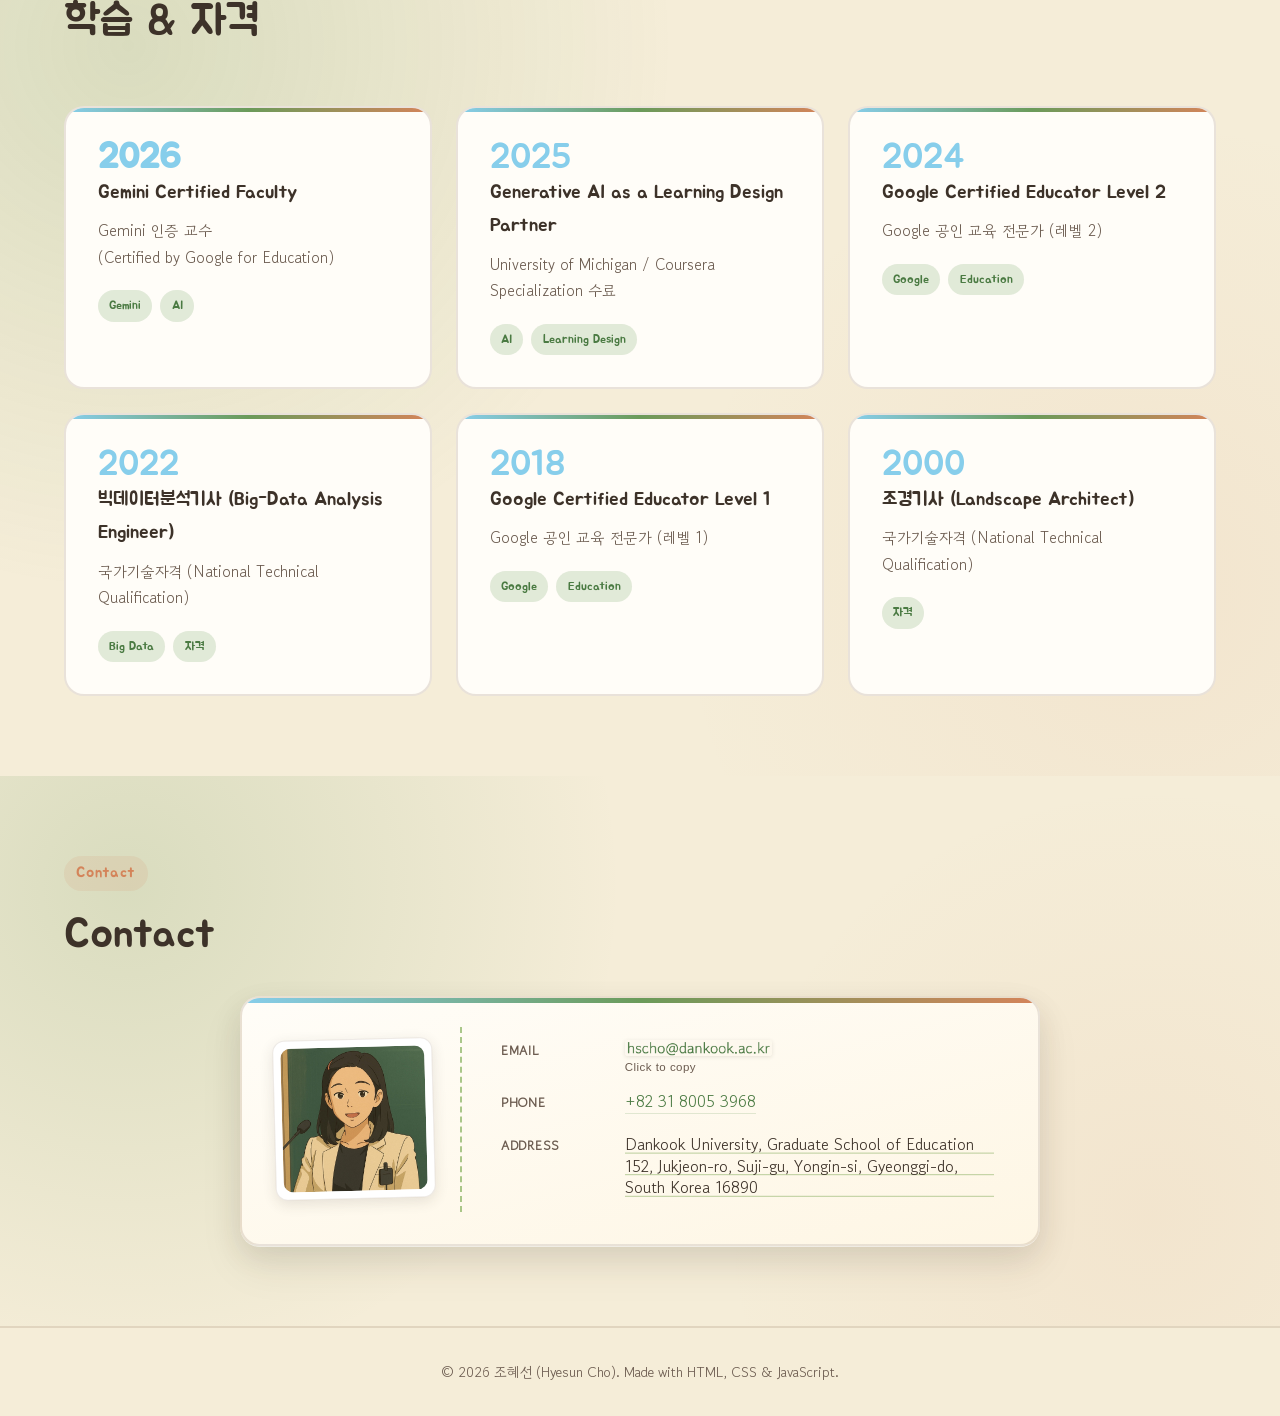
==== commit c3e4e37b: "홈페이지 내용 및 스타일 업데이트" ====
--- a/index.html
+++ b/index.html
@@ -199,6 +199,15 @@
           <h2 class="section__title" id="projectsTitle">학습 &amp; 자격</h2>
         </header>
         <div class="projects reveal">
+          <article class="project-card" tabindex="0">
+            <span class="project-card__num"><strong>2026</strong></span>
+            <h3>Gemini Certified Faculty</h3>
+            <p>Gemini 인증 교수<br />(Certified by Google for Education)</p>
+            <ul class="project-card__tags">
+              <li>Gemini</li>
+              <li>AI</li>
+            </ul>
+          </article>
           <article class="project-card" tabindex="0">
             <span class="project-card__num">2025</span>
             <h3>Generative AI as a Learning Design Partner</h3>
--- a/style.css
+++ b/style.css
@@ -875,6 +875,10 @@
   color: var(--color-sky-mid);
   line-height: 1;
   margin-bottom: 0.75rem;
+}
+
+.project-card__num strong {
+  font-weight: 700;
 }
 
 [data-theme="dark"] .project-card__num {
